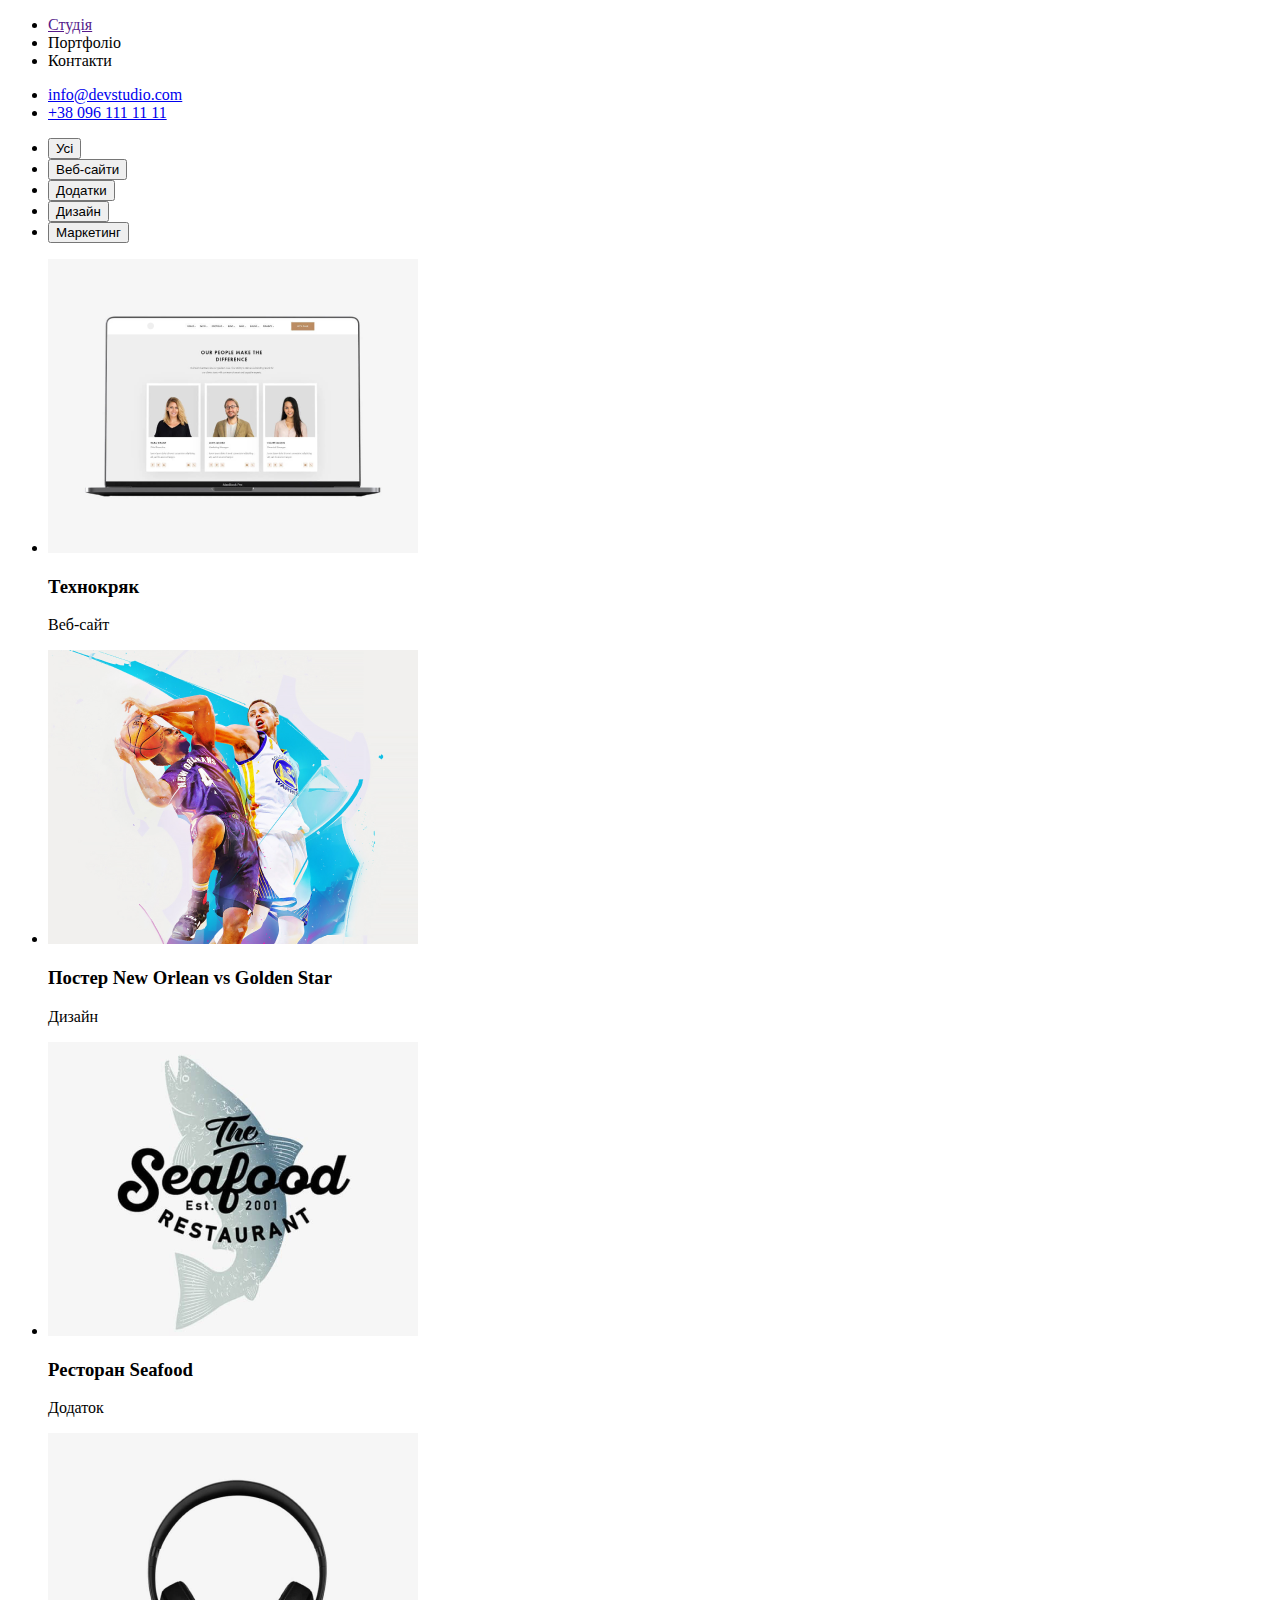
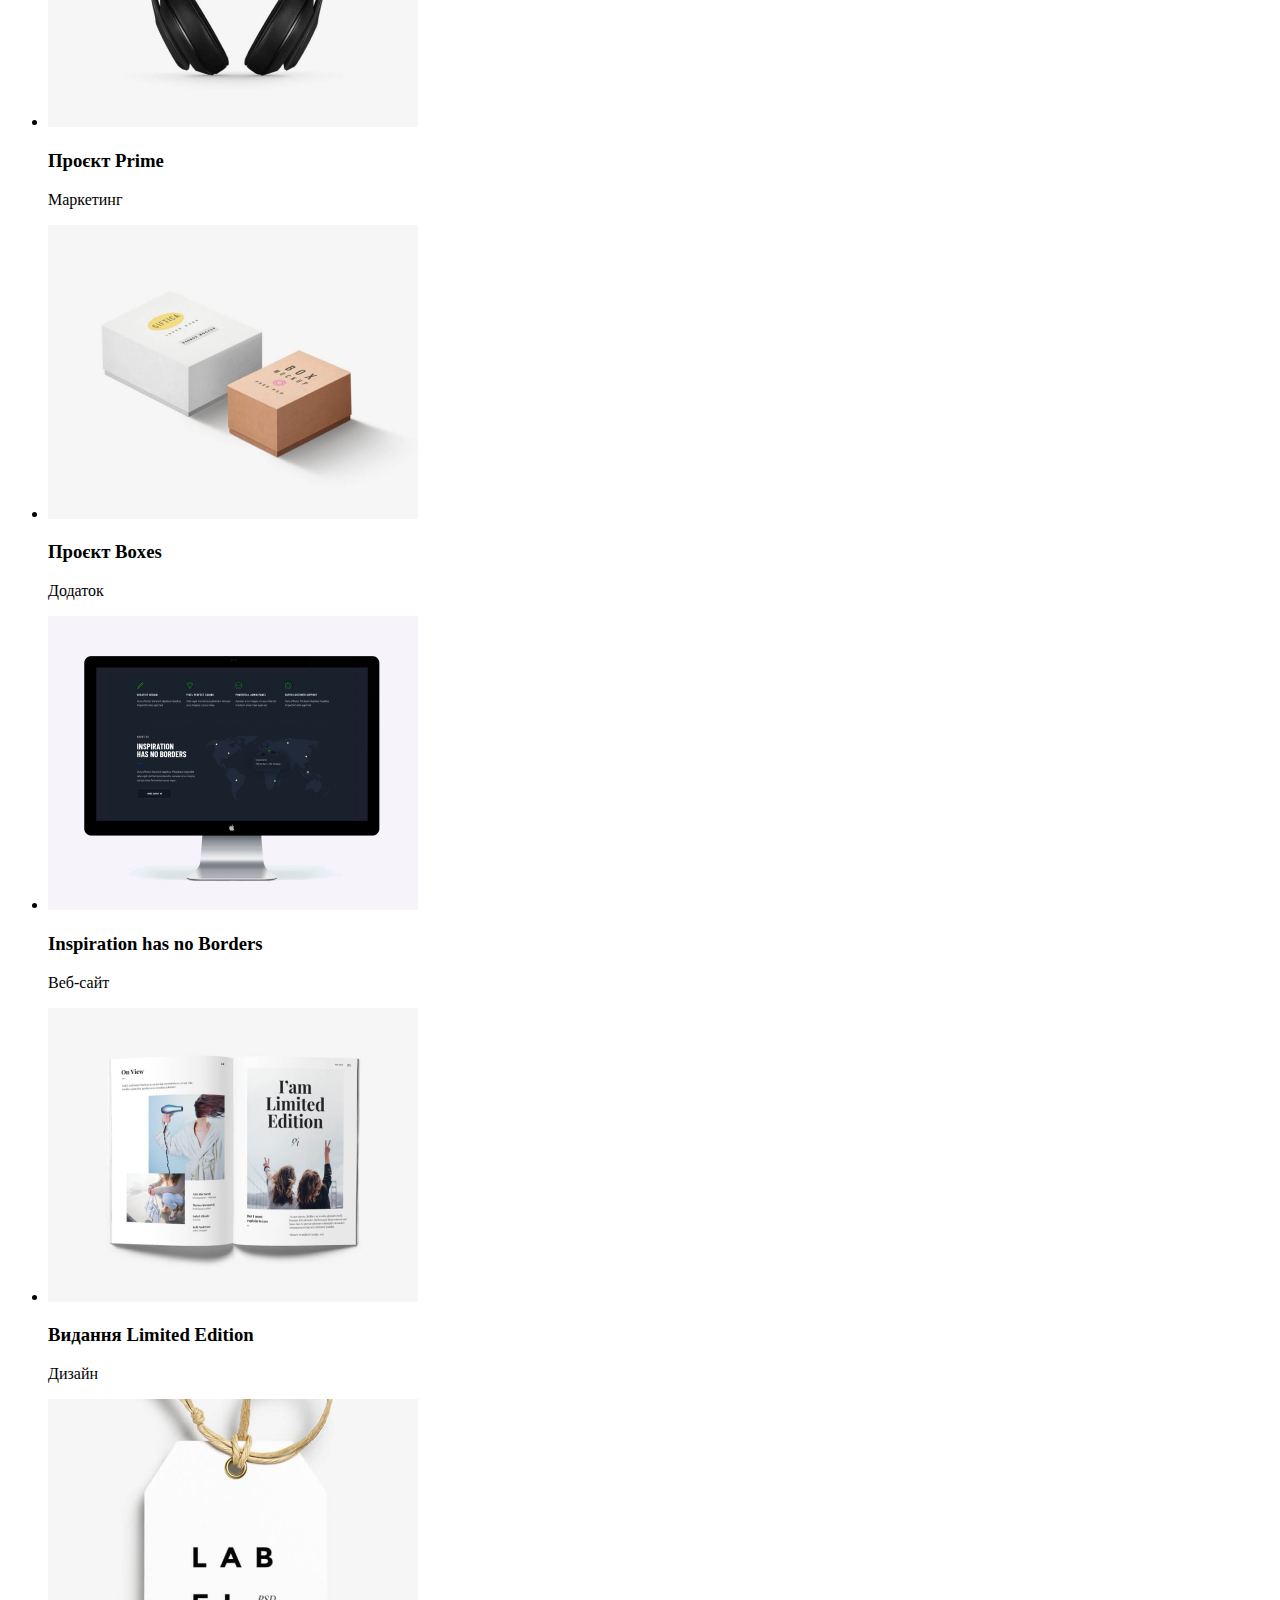
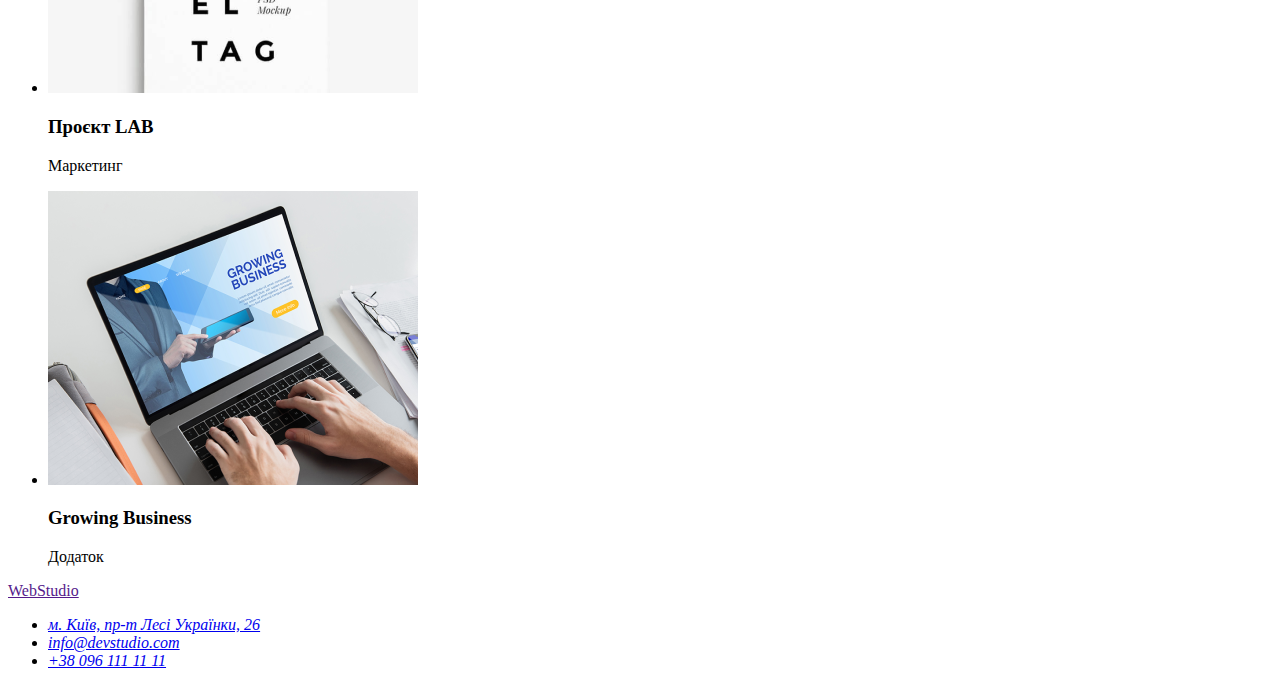
==== portfolio.html @ 142c5b36 "push" ====
<!DOCTYPE html>
<html lang="en">
<head>
    <meta charset="UTF-8">
    <meta name="viewport" content="width=device-width, initial-scale=1.0">
    <title>Document</title>
</head>
<body>
        <!-- ШАПКА -->
        <header>
            <a href=""></a>
            <nav>
                <ul>
                    <li><a href="">Студія</a></li>
                    <li><a href=""></a>Портфоліо</li>
                    <li><a href=""></a>Контакти</li>
                </ul>
            </nav>
            <ul>
                <li><a href="mailto:info@devstudio.com">info@devstudio.com</a></li>
                <li><a href="tel:+380961111111">+38 096 111 11 11</a></li>
            </ul>
        </header>

        <main>
            <section>
                <ul>
                    <li><button>Усі</button></li>
                    <li><button>Веб-сайти</button></li>
                    <li><button>Додатки</button></li>
                    <li><button>Дизайн</button></li>
                    <li><button>Маркетинг</button></li>
                </ul>
                <ul>
                    <li>
                        <img src="./img/Технокряк.png" alt="зображення">
                        <h3>Технокряк</h3>
                        <p>Веб-сайт</p>
                    </li>
                    <li>
                        <img src="./img/Постер New Orlean vs Golden Star.png" alt="зображення">
                        <h3>Постер New Orlean vs Golden Star</h3>
                        <p>Дизайн</p>
                    </li>
                    <li>
                        <img src="./img/Ресторан Seafood.png" alt="зображення">
                        <h3>Ресторан Seafood</h3>
                        <p>Додаток</p>
                    </li>
                    <li>
                        <img src="./img/Проєкт Prime.png" alt="зображення">
                        <h3>Проєкт Prime</h3>
                        <p>Маркетинг</p>
                    </li>
                    <li>
                        <img src="./img/Проєкт Boxes.png" alt="зображення">
                        <h3>Проєкт Boxes</h3>
                        <p>Додаток</p>
                    </li>
                    <li>
                        <img src="./img/Inspiration has no Borders.png" alt="зображення">
                        <h3>Inspiration has no Borders</h3>
                        <p>Веб-сайт</p>
                    </li>
                    <li>
                        <img src="./img/Видання Limited Edition.png" alt="зображення">
                        <h3>Видання Limited Edition</h3>
                        <p>Дизайн</p>
                    </li>
                    <li>
                        <img src="./img/Проєкт LAB.png" alt="зображення">
                        <h3>Проєкт LAB</h3>
                        <p>Маркетинг</p>
                    </li>
                    <li>
                        <img src="./img/Growing Business.png" alt="зображення">
                        <h3>Growing Business</h3>
                        <p>Додаток</p>
                    </li>
                </ul>
            </section>
        </main>
        
        <footer>
            <a href="">WebStudio</a>
            <address>
                <ul>
                    <li><a href="https://goo.gl/maps/iKx4EGeo2zZU1y7w7">м. Київ, пр-т Лесі Українки, 26</a></li>
                    <li><a href="mailto:info@devstudio.com">info@devstudio.com</a></li>
                    <li><a href="tel:+380961111111">+38 096 111 11 11</a></li>
                </ul>
            </address>
        </footer>

</body>
</html>
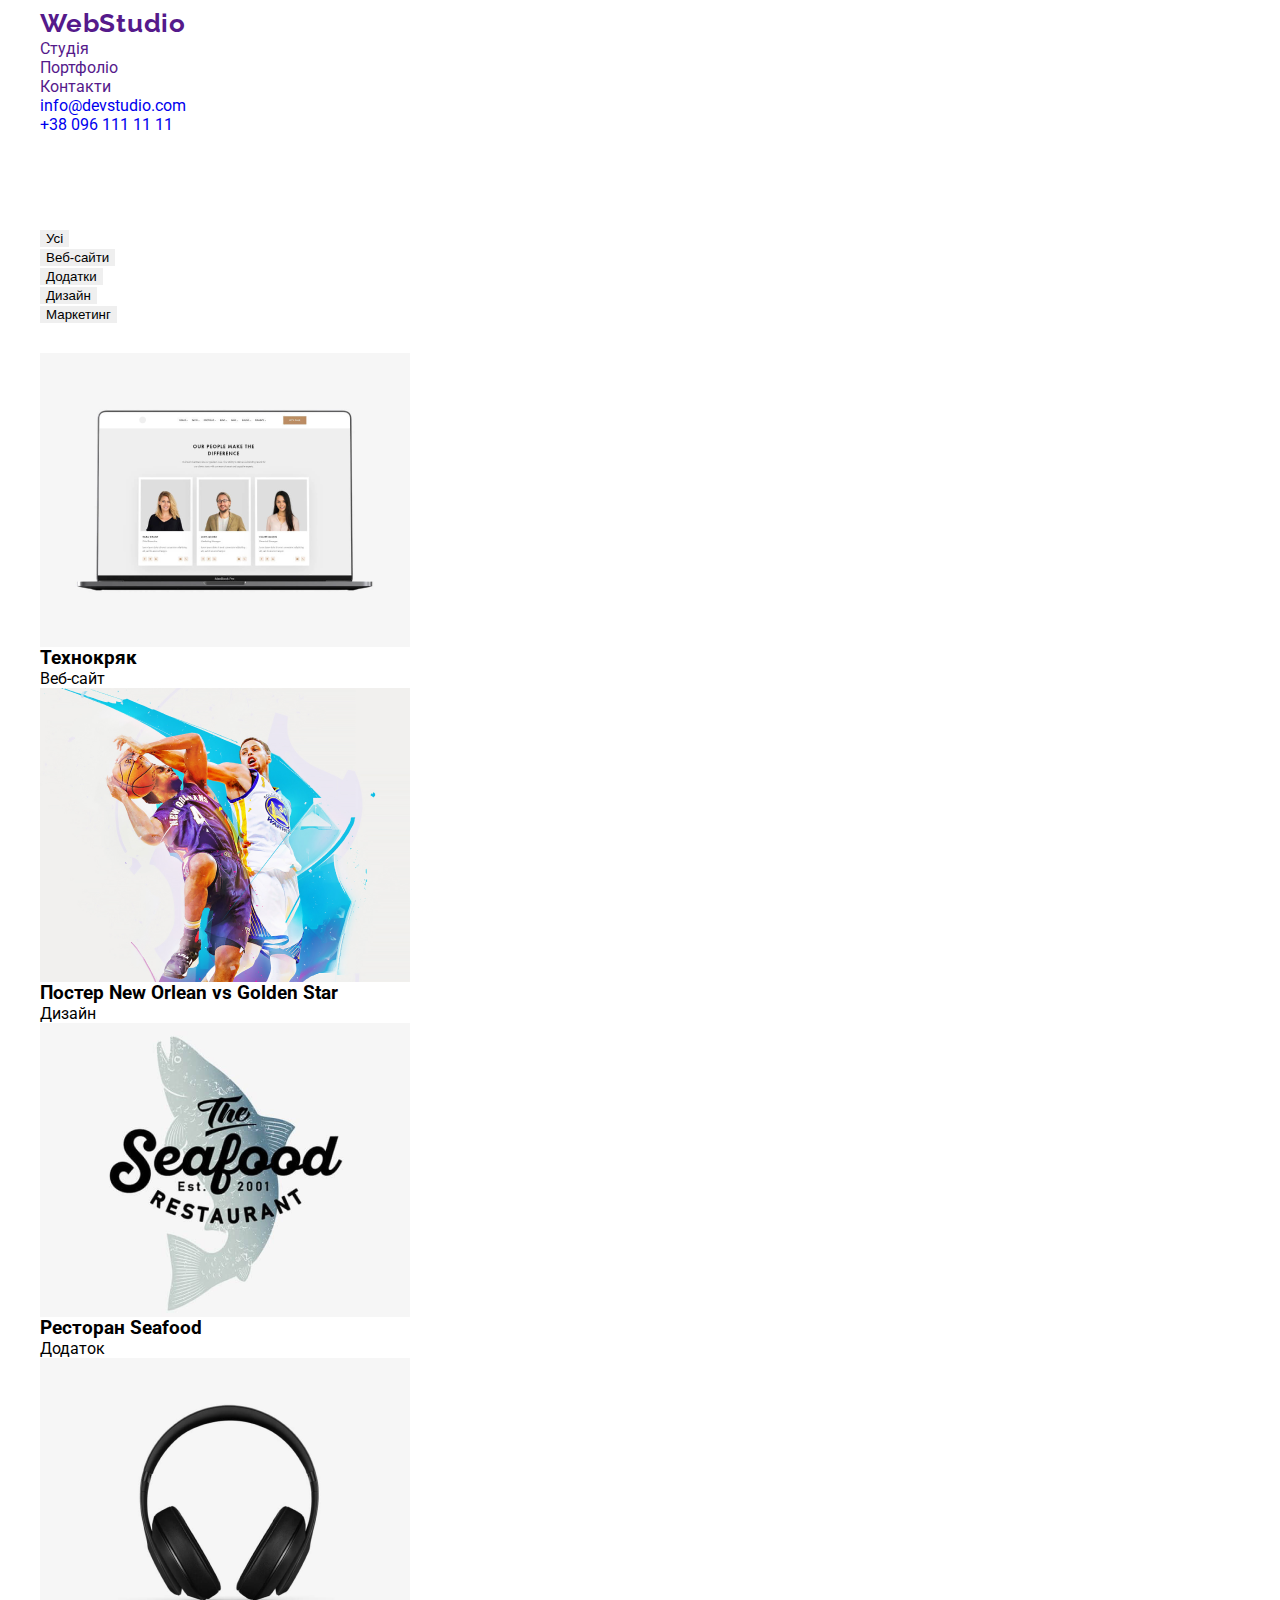
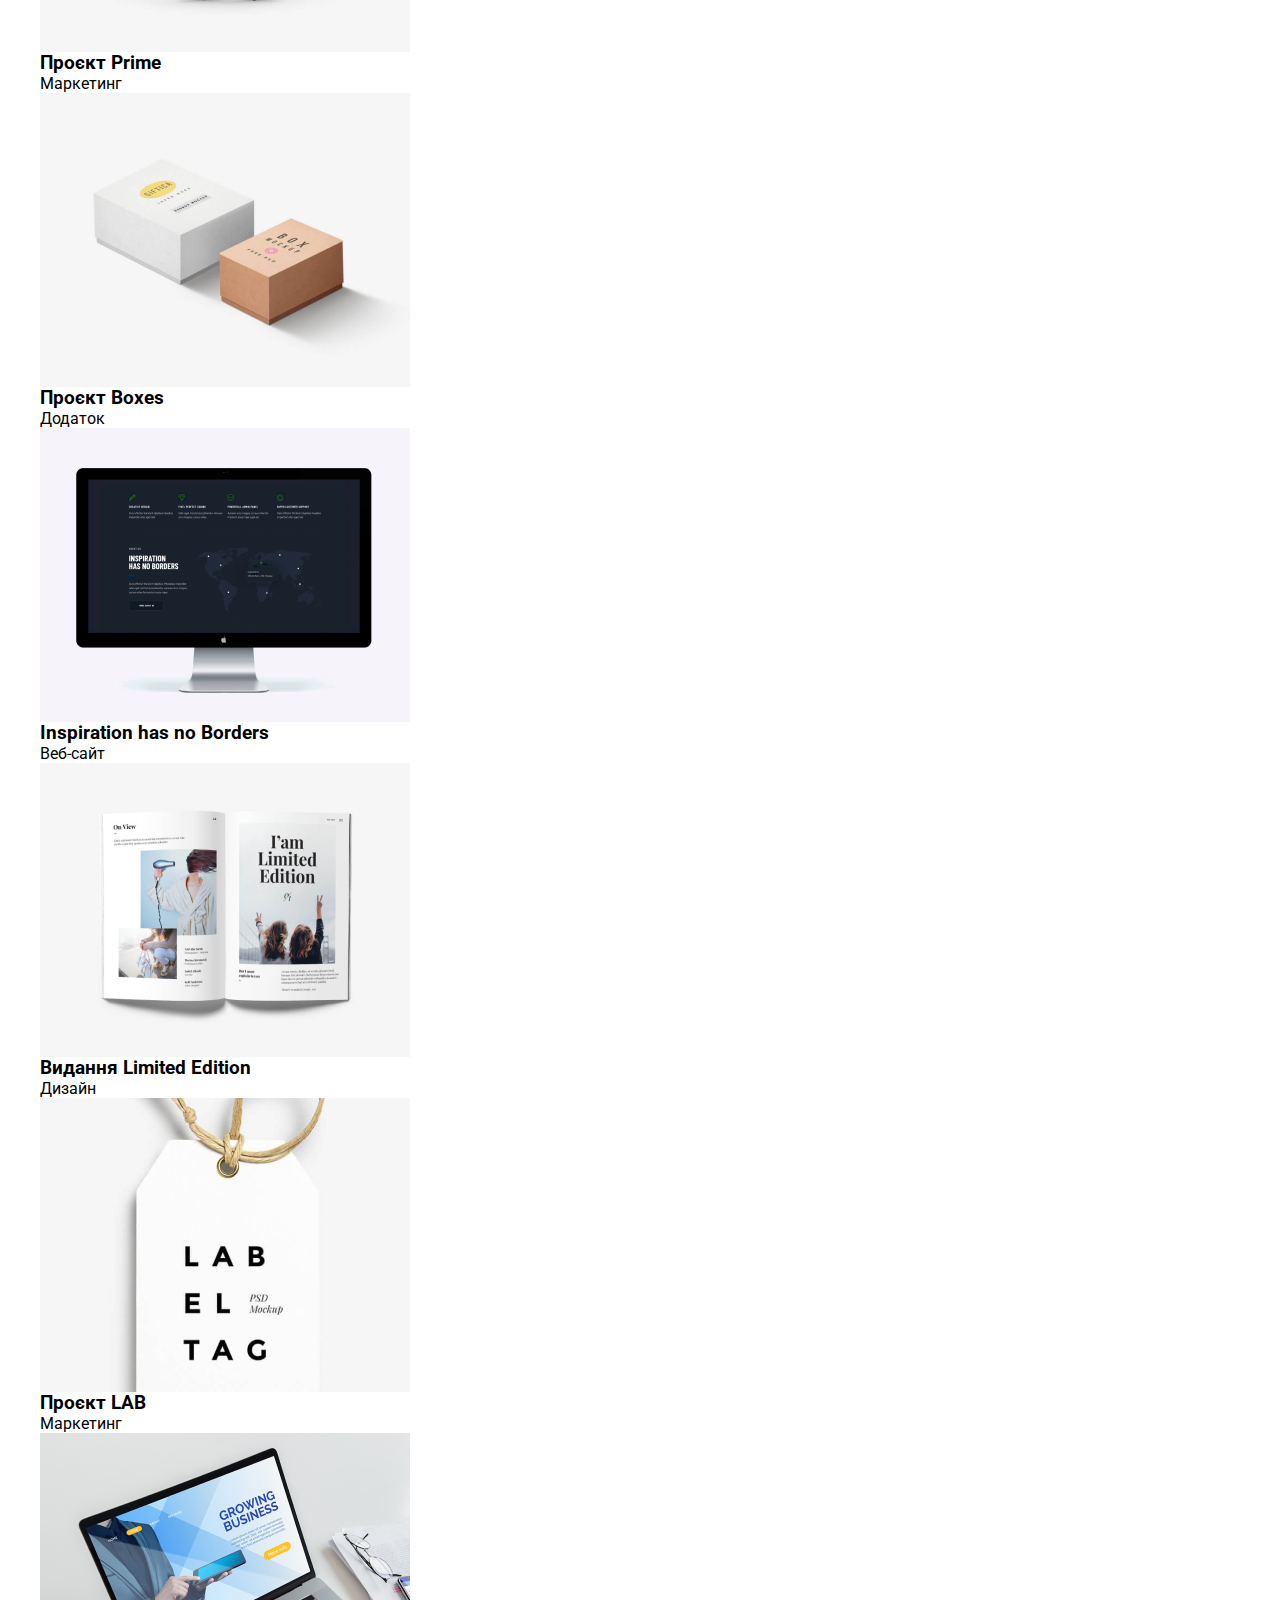
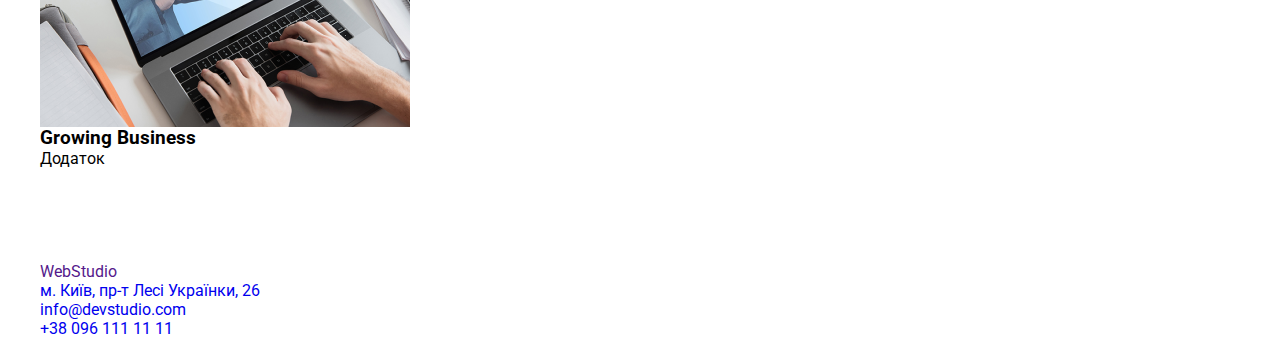
==== commit e5399a32: "HW-12" ====
--- a/portfolio.html
+++ b/portfolio.html
@@ -4,84 +4,98 @@
     <meta charset="UTF-8">
     <meta name="viewport" content="width=device-width, initial-scale=1.0">
     <title>Document</title>
+    <link rel="stylesheet" href="https://cdnjs.cloudflare.com/ajax/libs/modern-normalize/2.0.0/modern-normalize.min.css"
+        integrity="sha512-4xo8blKMVCiXpTaLzQSLSw3KFOVPWhm/TRtuPVc4WG6kUgjH6J03IBuG7JZPkcWMxJ5huwaBpOpnwYElP/m6wg=="
+        crossorigin="anonymous" referrerpolicy="no-referrer" />
+    <link rel="preconnect" href="https://fonts.googleapis.com">
+    <link rel="preconnect" href="https://fonts.gstatic.com" crossorigin>
+    <link href="https://fonts.googleapis.com/css2?family=Raleway:wght@700&family=Roboto:wght@400;500;700;900&display=swap"
+        rel="stylesheet">
+    <link rel="stylesheet" href="./css/reset.css">
+    <link rel="stylesheet" href="./css/style.css">
 </head>
 <body>
         <!-- ШАПКА -->
         <header>
-            <a href=""></a>
+            <div class="container">
+            <a href="" class="logo">Web<span class="logo-header">Studio</span></a>
             <nav>
                 <ul>
                     <li><a href="">Студія</a></li>
-                    <li><a href=""></a>Портфоліо</li>
-                    <li><a href=""></a>Контакти</li>
+                    <li><a href="">Портфоліо</a></li>
+                    <li><a href="">Контакти</a></li>
                 </ul>
             </nav>
             <ul>
                 <li><a href="mailto:info@devstudio.com">info@devstudio.com</a></li>
                 <li><a href="tel:+380961111111">+38 096 111 11 11</a></li>
             </ul>
+            </div>
         </header>
 
         <main>
-            <section>
-                <ul>
-                    <li><button>Усі</button></li>
-                    <li><button>Веб-сайти</button></li>
-                    <li><button>Додатки</button></li>
-                    <li><button>Дизайн</button></li>
-                    <li><button>Маркетинг</button></li>
+            <section class="portfolio-section">
+                <div class="container">
+                <ul class="filters-list">
+                    <li class="filters-list-item"><button class="filters-list-btn">Усі</button></li>
+                    <li class="filters-list-item"><button class="filters-list-btn">Веб-сайти</button></li>
+                    <li class="filters-list-item"><button class="filters-list-btn">Додатки</button></li>
+                    <li class="filters-list-item"><button class="filters-list-btn">Дизайн</button></li>
+                    <li class="filters-list-item"><button class="filters-list-btn">Маркетинг</button></li>
                 </ul>
-                <ul>
-                    <li>
-                        <img src="./img/Технокряк.png" alt="зображення">
-                        <h3>Технокряк</h3>
-                        <p>Веб-сайт</p>
+                <ul class="portfolio-list">
+                    <li class="portfolio-list-item">
+                        <img src="./img/Технокряк.png" alt="зображення" class="portfolio-list-img">
+                        <h3 class="portfolio-list-item">Технокряк</h3>
+                        <p class="portfolio-list-text">Веб-сайт</p>
                     </li>
-                    <li>
-                        <img src="./img/Постер New Orlean vs Golden Star.png" alt="зображення">
-                        <h3>Постер New Orlean vs Golden Star</h3>
-                        <p>Дизайн</p>
+                    <li class="portfolio-list-item">
+                        <img src="./img/Постер New Orlean vs Golden Star.png" alt="зображення" class="portfolio-list-img">
+                        <h3 class="portfolio-list-item">Постер New Orlean vs Golden Star</h3>
+                        <p class="portfolio-list-text">Дизайн</p>
                     </li>
-                    <li>
-                        <img src="./img/Ресторан Seafood.png" alt="зображення">
-                        <h3>Ресторан Seafood</h3>
-                        <p>Додаток</p>
+                    <li class="portfolio-list-item">
+                        <img src="./img/Ресторан Seafood.png" alt="зображення" class="portfolio-list-img">
+                        <h3 class="portfolio-list-item">Ресторан Seafood</h3>
+                        <p class="portfolio-list-text">Додаток</p>
                     </li>
-                    <li>
-                        <img src="./img/Проєкт Prime.png" alt="зображення">
-                        <h3>Проєкт Prime</h3>
-                        <p>Маркетинг</p>
+                    <li class="portfolio-list-item">
+                        <img src="./img/Проєкт Prime.png" alt="зображення" class="portfolio-list-img">
+                        <h3 class="portfolio-list-item">Проєкт Prime</h3>
+                        <p class="portfolio-list-text">Маркетинг</p>
                     </li>
-                    <li>
-                        <img src="./img/Проєкт Boxes.png" alt="зображення">
-                        <h3>Проєкт Boxes</h3>
-                        <p>Додаток</p>
+                    <li class="portfolio-list-item">
+                        <img src="./img/Проєкт Boxes.png" alt="зображення" class="portfolio-list-img">
+                        <h3 class="portfolio-list-item">Проєкт Boxes</h3>
+                        <p class="portfolio-list-text">Додаток</p>
                     </li>
-                    <li>
-                        <img src="./img/Inspiration has no Borders.png" alt="зображення">
-                        <h3>Inspiration has no Borders</h3>
-                        <p>Веб-сайт</p>
+                    <li class="portfolio-list-item">
+                        <img src="./img/Inspiration has no Borders.png" alt="зображення" class="portfolio-list-img">
+                        <h3 class="portfolio-list-item">Inspiration has no Borders</h3>
+                        <p class="portfolio-list-text">Веб-сайт</p>
                     </li>
-                    <li>
-                        <img src="./img/Видання Limited Edition.png" alt="зображення">
-                        <h3>Видання Limited Edition</h3>
-                        <p>Дизайн</p>
+                    <li class="portfolio-list-item">
+                        <img src="./img/Видання Limited Edition.png" alt="зображення" class="portfolio-list-img">
+                        <h3 class="portfolio-list-item">Видання Limited Edition</h3>
+                        <p class="portfolio-list-text">Дизайн</p>
                     </li>
-                    <li>
-                        <img src="./img/Проєкт LAB.png" alt="зображення">
-                        <h3>Проєкт LAB</h3>
-                        <p>Маркетинг</p>
+                    <li class="portfolio-list-item">
+                        <img src="./img/Проєкт LAB.png" alt="зображення" class="portfolio-list-img">
+                        <h3 class="portfolio-list-item">Проєкт LAB</h3>
+                        <p class="portfolio-list-text">Маркетинг</p>
                     </li>
-                    <li>
-                        <img src="./img/Growing Business.png" alt="зображення">
-                        <h3>Growing Business</h3>
-                        <p>Додаток</p>
+                    <li class="portfolio-list-item">
+                        <img src="./img/Growing Business.png" alt="зображення" class="portfolio-list-img">
+                        <h3 class="portfolio-list-item">Growing Business</h3>
+                        <p class="portfolio-list-text">Додаток</p>
                     </li>
                 </ul>
+                </div>
             </section>
         </main>
         
         <footer>
+            <div class="container">
             <a href="">WebStudio</a>
             <address>
                 <ul>
@@ -90,6 +104,7 @@
                     <li><a href="tel:+380961111111">+38 096 111 11 11</a></li>
                 </ul>
             </address>
+        </div>
         </footer>
 
 </body>
--- a/css/style.css
+++ b/css/style.css
@@ -0,0 +1,97 @@
+body {
+    font-family: Roboto;
+}
+.container{
+    width: 1200px;
+    padding-left: 15px;
+    padding-right: 15px;
+    margin: 0 auto;
+}
+.logo{
+    font-family: Raleway;
+        font-size: 26px;
+        font-weight: 700;
+        line-height: 1.2;
+        letter-spacing: 0.03em;
+}
+.nav-list-link{
+        font-size: 14px;
+        font-weight: 500;
+        line-height: 1;
+        letter-spacing: 0.02em;
+}
+.contacts-list-link{
+        font-size: 14px;
+        font-weight: 500;
+        line-height: 1;
+        letter-spacing: 0.02em;
+}
+.nav-list-link:hover,.contacts-list-link:hover{
+    color: rgba(33, 150, 243, 1);
+}
+.hero-title{
+        font-size: 44px;
+        font-weight: 900;
+        line-height: 1;
+        letter-spacing: 0.06em;
+}
+.hero-btn{
+        font-size: 16px;
+        font-weight: 700;
+        line-height: 1,1;
+        letter-spacing: 0.06em;
+}
+.features-list-title{
+        font-size: 14px;
+        font-weight: 700;
+        line-height: 1;
+        letter-spacing: 0.03em;
+}
+.features-list-text{
+        font-size: 14px;
+        font-weight: 400;
+        line-height: 1,1;
+        letter-spacing: 0.03em;
+}
+.work-title{
+        font-size: 36px;
+        font-weight: 700;
+        line-height: 1,2;
+        letter-spacing: 0.03em;
+}
+.team-title{
+        font-size: 36px;
+        font-weight: 700;
+        line-height: 1,2;
+        letter-spacing: 0.03em;
+}
+
+
+.section-hero{
+    padding-top: 200px;
+    padding-bottom: 200px;
+}
+.section-features{
+    padding-top: 94px;
+    padding-bottom: 94px;
+}
+.section-work{
+    padding-bottom: 94px;
+}
+.section-team{
+    padding-top: 94px;
+    padding-bottom: 94px;
+}
+.footer{
+    padding-top: 60px;
+    padding-bottom: 60px;
+}
+
+
+.portfolio-section{
+    padding-top: 94px;
+    padding-bottom: 94px;
+}
+.filters-list{
+    margin-bottom: 30px;
+}
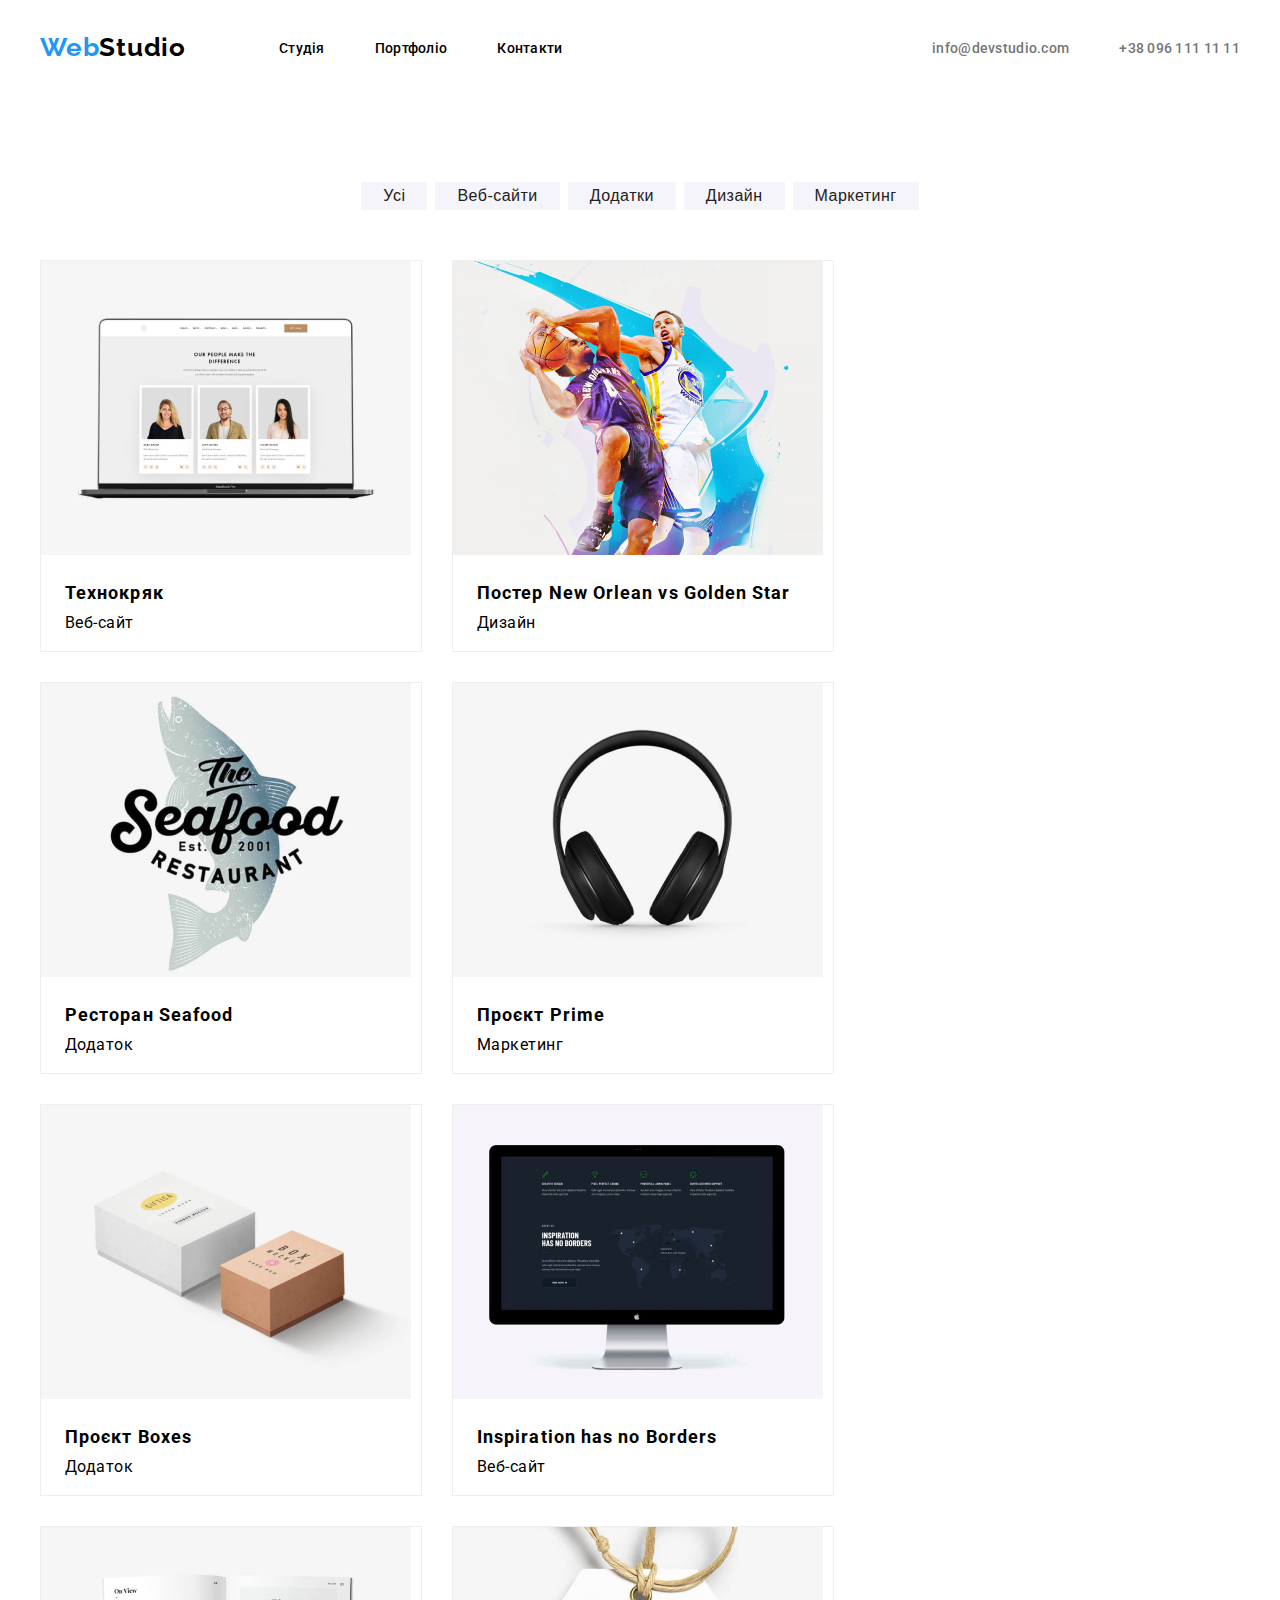
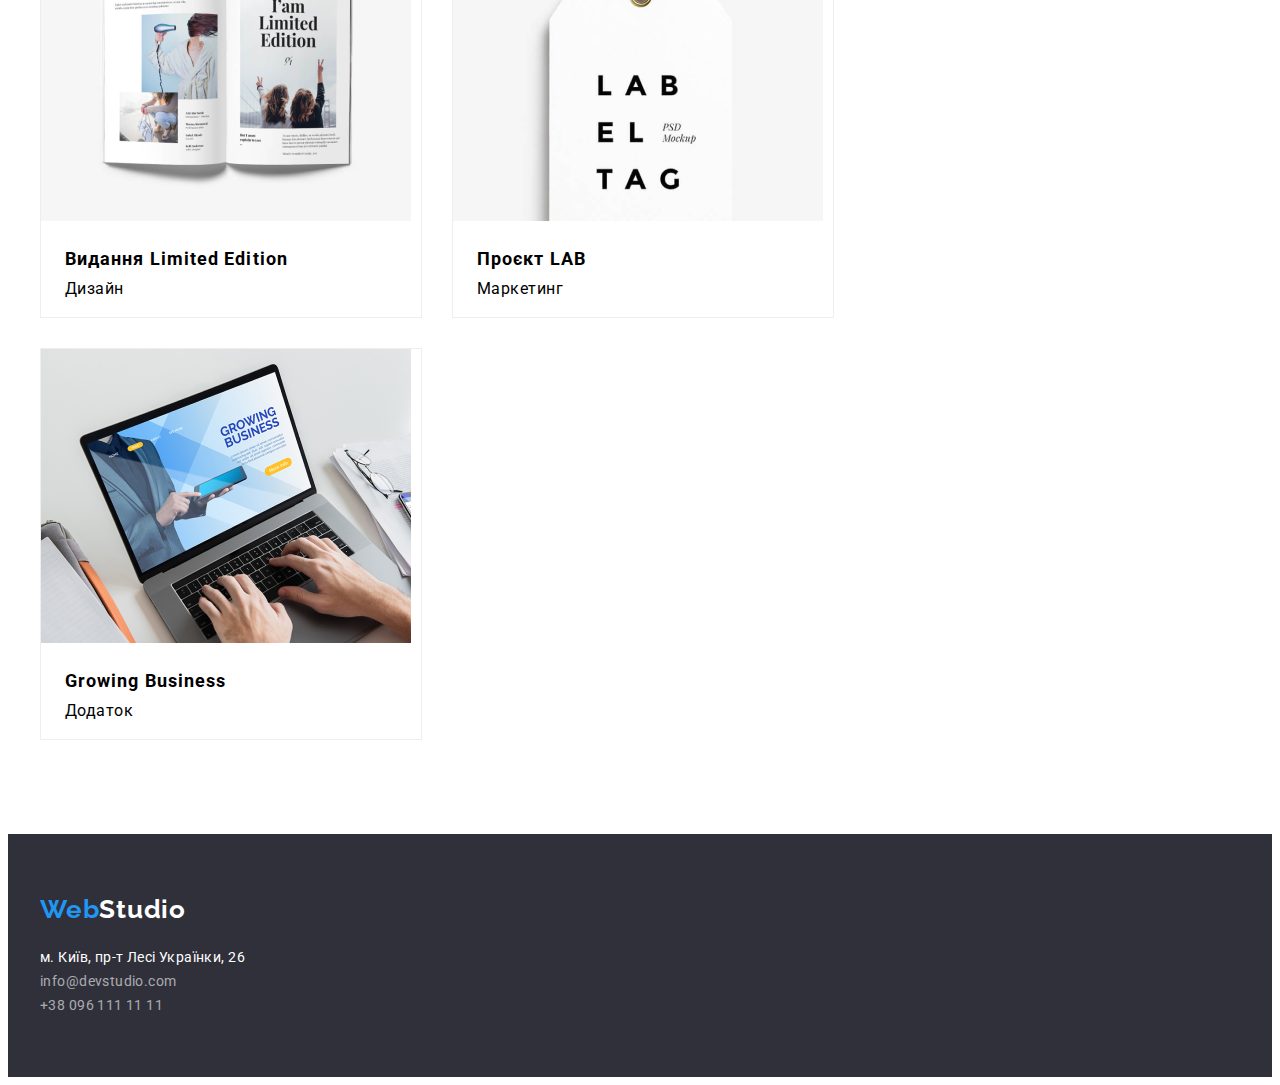
==== commit 675ddae7: "first commit" ====
--- a/portfolio.html
+++ b/portfolio.html
@@ -4,8 +4,8 @@
     <meta charset="UTF-8">
     <meta name="viewport" content="width=device-width, initial-scale=1.0">
     <title>Document</title>
-    <link rel="stylesheet" href="https://cdnjs.cloudflare.com/ajax/libs/modern-normalize/2.0.0/modern-normalize.min.css"
-        integrity="sha512-4xo8blKMVCiXpTaLzQSLSw3KFOVPWhm/TRtuPVc4WG6kUgjH6J03IBuG7JZPkcWMxJ5huwaBpOpnwYElP/m6wg=="
+    <link rel="stylesheet" href=" https://cdnjs.cloudflare.com/ajax/libs/modern-normalize/2.0.0/modern-normalize.min.css "
+        integrity="sha512-4xo8blKMVCiXpTaLzQSLSw3KFOVPWhm/TRtuPVc4WG6kUgjH6J03IBuG7JZPkcWMxJ5huwaBpOpnwYElP/m6wg =="
         crossorigin="anonymous" referrerpolicy="no-referrer" />
     <link rel="preconnect" href="https://fonts.googleapis.com">
     <link rel="preconnect" href="https://fonts.gstatic.com" crossorigin>
@@ -15,97 +15,121 @@
     <link rel="stylesheet" href="./css/style.css">
 </head>
 <body>
-        <!-- ШАПКА -->
-        <header>
-            <div class="container">
-            <a href="" class="logo">Web<span class="logo-header">Studio</span></a>
-            <nav>
-                <ul>
-                    <li><a href="">Студія</a></li>
-                    <li><a href="">Портфоліо</a></li>
-                    <li><a href="">Контакти</a></li>
+    <header class="header">
+        <div class="container">
+            <div class="header-wrap">
+                <a href="" class="logo">Web<span class="header-logo">Studio</span></a>
+                <!--Навігація-->
+                <nav class="nav">
+                    <ul class="nav-list">
+                        <li class="nav-list-item"><a href="./index.html" class="nav-list-link">Студія</a></li>
+                        <li class="nav-list-item"><a href="./portfolio.html" class="nav-list-link">Портфоліо</a></li>
+                        <li class="nav-list-item"><a href="" class="nav-list-link">Контакти</a></li>
+                    </ul>
+                </nav>
+                <ul class="contacts-list">
+                    <li class="contacts-list-item"><a href="mailto:" class="contacts-list-link">info@devstudio.com</a>
+                    </li>
+                    <li class="contacts-list-item"><a href="tel:" class="contacts-list-link">+38 096 111 11 11</a></li>
                 </ul>
-            </nav>
-            <ul>
-                <li><a href="mailto:info@devstudio.com">info@devstudio.com</a></li>
-                <li><a href="tel:+380961111111">+38 096 111 11 11</a></li>
-            </ul>
             </div>
-        </header>
+        </div>
+    </header>
+    
+    <main>
+        <section class="section-portfolio"> 
+        <div class="container">
+        <ul class="filters-list">
+            <li class="filters-list-item"><button class="filters-list-btn">Усі</button></li>
+            <li class="filters-list-item"><button class="filters-list-btn">Веб-сайти</button></li>
+            <li class="filters-list-item"><button class="filters-list-btn">Додатки</button></li>
+            <li class="filters-list-item"><button class="filters-list-btn">Дизайн</button></li>
+            <li class="filters-list-item"><button class="filters-list-btn">Маркетинг</button></li>
+        </ul>
+        <ul class="portfolio-list">
+            <li class="portfolio-list-item">
+                <img src="./imeges/Технокряк.png" alt="Зображення" class="portfolio-list-img">
+                <div class="portfolio-list-div">
+                <h3 class="portfolio-list-title">Технокряк</h3>
+                <p class="portfolio-list-text">Веб-сайт</p>
+            </div>
+            </li>
+            <li class="portfolio-list-item">
+                <img src="./imeges/Постер New Orlean vs Golden Star.png" alt="Зображення" class="portfolio-list-img">
+                <div class="portfolio-list-div">
+                <h3 class="portfolio-list-title">Постер New Orlean vs Golden Star</h3>
+                <p class="portfolio-list-text">Дизайн</p>
+                </div>
+            </li>
+            <li class="portfolio-list-item">
+                <img src="./imeges/Ресторан Seafood.png" alt="Зображення" class="portfolio-list-img">
+                <div class="portfolio-list-div">
+                <h3 class="portfolio-list-title">Ресторан Seafood</h3>
+                <p class="portfolio-list-text">Додаток</p>
+            </div>
+            </li>
+            <li class="portfolio-list-item">
+                <img src="./imeges/Проєкт Prime.png" alt="Зображення" class="portfolio-list-img">
+                <div class="portfolio-list-div">
+                <h3 class="portfolio-list-title">Проєкт Prime</h3>
+                <p class="portfolio-list-text">Маркетинг</p>
+            </div>
+            </li>
+            <li class="portfolio-list-item">
+                <img src="./imeges/Проєкт Boxes.png" alt="Зображення" class="portfolio-list-img">
+                <div class="portfolio-list-div">
+                <h3 class="portfolio-list-title">Проєкт Boxes</h3>
+                <p class="portfolio-list-text">Додаток</p>
+            </div>
+            </li>
+            <li class="portfolio-list-item">
+                <img src="./imeges/Inspiration has no Borders.png" alt="Зображення" class="portfolio-list-img">
+                <div class="portfolio-list-div">
+                <h3 class="portfolio-list-title">Inspiration has no Borders</h3>
+                <p class="portfolio-list-text">Веб-сайт</p>
+            </div>
+            </li>
+            <li class="portfolio-list-item">
+                <img src="./imeges/Видання Limited Edition.png" alt="Зображення" class="portfolio-list-img">
+                <div class="portfolio-list-div">
+                <h3 class="portfolio-list-title">Видання Limited Edition</h3>
+                <p class="portfolio-list-text">Дизайн</p>
+            </div>
+            </li>
+            <li class="portfolio-list-item">
+                <img src="./imeges/Проєкт LAB.png" alt="Зображення" class="portfolio-list-img">
+                <div class="portfolio-list-div">
+                <h3 class="portfolio-list-title">Проєкт LAB</h3>
+                <p class="portfolio-list-text">Маркетинг</p>
+            </div>
+            </li>
+            <li class="portfolio-list-item">
+                <img src="./imeges/Growing Business.png" alt="Зображення" class="portfolio-list-img">
+                <div class="portfolio-list-div">
+                <h3 class="portfolio-list-title">Growing Business</h3>
+                <p class="portfolio-list-text">Додаток</p>
+            </div>
+            </li>
+        </ul>
+    </div>
+    </section>
+    </main>
 
-        <main>
-            <section class="portfolio-section">
-                <div class="container">
-                <ul class="filters-list">
-                    <li class="filters-list-item"><button class="filters-list-btn">Усі</button></li>
-                    <li class="filters-list-item"><button class="filters-list-btn">Веб-сайти</button></li>
-                    <li class="filters-list-item"><button class="filters-list-btn">Додатки</button></li>
-                    <li class="filters-list-item"><button class="filters-list-btn">Дизайн</button></li>
-                    <li class="filters-list-item"><button class="filters-list-btn">Маркетинг</button></li>
-                </ul>
-                <ul class="portfolio-list">
-                    <li class="portfolio-list-item">
-                        <img src="./img/Технокряк.png" alt="зображення" class="portfolio-list-img">
-                        <h3 class="portfolio-list-item">Технокряк</h3>
-                        <p class="portfolio-list-text">Веб-сайт</p>
+    <footer class="footer">
+        <div class="container">
+            <a href="" class="logo">Web<span class="footer-logo">Studio</span></a>
+            <address class="address">
+                <ul class="address-list">
+                    <li class="adress-list-item">
+                        <a href="https://www.google.com/maps/place/%D0%B1%D1%83%D0%BB%D1%8C%D0%B2%D0%B0%D1%80+%D0%9B%D0%B5%D1%81%D1%96+%D0%A3%D0%BA%D1%80%D0%B0%D1%97%D0%BD%D0%BA%D0%B8,+26,+%D0%9A%D0%B8%D1%97%D0%B2,+02000/@50.4265807,30.5358109,17z/data=!3m1!4b1!4m6!3m5!1s0x40d4cf0e033ecbe9:0x57a4dffefec77da0!8m2!3d50.4265807!4d30.5383858!16s%2Fg%2F1tctq5jv?hl=uk-UK&entry=ttu"
+                            target="_blank" class="address-list-link location-link">м. Київ, пр-т Лесі Українки, 26</a>
                     </li>
-                    <li class="portfolio-list-item">
-                        <img src="./img/Постер New Orlean vs Golden Star.png" alt="зображення" class="portfolio-list-img">
-                        <h3 class="portfolio-list-item">Постер New Orlean vs Golden Star</h3>
-                        <p class="portfolio-list-text">Дизайн</p>
-                    </li>
-                    <li class="portfolio-list-item">
-                        <img src="./img/Ресторан Seafood.png" alt="зображення" class="portfolio-list-img">
-                        <h3 class="portfolio-list-item">Ресторан Seafood</h3>
-                        <p class="portfolio-list-text">Додаток</p>
-                    </li>
-                    <li class="portfolio-list-item">
-                        <img src="./img/Проєкт Prime.png" alt="зображення" class="portfolio-list-img">
-                        <h3 class="portfolio-list-item">Проєкт Prime</h3>
-                        <p class="portfolio-list-text">Маркетинг</p>
-                    </li>
-                    <li class="portfolio-list-item">
-                        <img src="./img/Проєкт Boxes.png" alt="зображення" class="portfolio-list-img">
-                        <h3 class="portfolio-list-item">Проєкт Boxes</h3>
-                        <p class="portfolio-list-text">Додаток</p>
-                    </li>
-                    <li class="portfolio-list-item">
-                        <img src="./img/Inspiration has no Borders.png" alt="зображення" class="portfolio-list-img">
-                        <h3 class="portfolio-list-item">Inspiration has no Borders</h3>
-                        <p class="portfolio-list-text">Веб-сайт</p>
-                    </li>
-                    <li class="portfolio-list-item">
-                        <img src="./img/Видання Limited Edition.png" alt="зображення" class="portfolio-list-img">
-                        <h3 class="portfolio-list-item">Видання Limited Edition</h3>
-                        <p class="portfolio-list-text">Дизайн</p>
-                    </li>
-                    <li class="portfolio-list-item">
-                        <img src="./img/Проєкт LAB.png" alt="зображення" class="portfolio-list-img">
-                        <h3 class="portfolio-list-item">Проєкт LAB</h3>
-                        <p class="portfolio-list-text">Маркетинг</p>
-                    </li>
-                    <li class="portfolio-list-item">
-                        <img src="./img/Growing Business.png" alt="зображення" class="portfolio-list-img">
-                        <h3 class="portfolio-list-item">Growing Business</h3>
-                        <p class="portfolio-list-text">Додаток</p>
-                    </li>
-                </ul>
-                </div>
-            </section>
-        </main>
-        
-        <footer>
-            <div class="container">
-            <a href="">WebStudio</a>
-            <address>
-                <ul>
-                    <li><a href="https://goo.gl/maps/iKx4EGeo2zZU1y7w7">м. Київ, пр-т Лесі Українки, 26</a></li>
-                    <li><a href="mailto:info@devstudio.com">info@devstudio.com</a></li>
-                    <li><a href="tel:+380961111111">+38 096 111 11 11</a></li>
+                    <li class="adress-list-item"><a href="mailto:" class="address-list-link">info@devstudio.com</a></li>
+                    <li class="adress-list-item"><a href="tell:" class="address-list-link">+38 096 111 11 11</a></li>
                 </ul>
             </address>
         </div>
-        </footer>
-
+    </footer>
+   
 </body>
 </html>--- a/css/style.css
+++ b/css/style.css
@@ -1,97 +1,355 @@
 body {
-    font-family: Roboto;
-}
-.container{
-    width: 1200px;
-    padding-left: 15px;
-    padding-right: 15px;
-    margin: 0 auto;
-}
-.logo{
-    font-family: Raleway;
-        font-size: 26px;
-        font-weight: 700;
-        line-height: 1.2;
-        letter-spacing: 0.03em;
-}
-.nav-list-link{
-        font-size: 14px;
-        font-weight: 500;
-        line-height: 1;
-        letter-spacing: 0.02em;
-}
-.contacts-list-link{
-        font-size: 14px;
-        font-weight: 500;
-        line-height: 1;
-        letter-spacing: 0.02em;
-}
-.nav-list-link:hover,.contacts-list-link:hover{
-    color: rgba(33, 150, 243, 1);
-}
-.hero-title{
-        font-size: 44px;
-        font-weight: 900;
-        line-height: 1;
-        letter-spacing: 0.06em;
-}
-.hero-btn{
-        font-size: 16px;
-        font-weight: 700;
-        line-height: 1,1;
-        letter-spacing: 0.06em;
-}
-.features-list-title{
-        font-size: 14px;
-        font-weight: 700;
-        line-height: 1;
-        letter-spacing: 0.03em;
-}
-.features-list-text{
-        font-size: 14px;
-        font-weight: 400;
-        line-height: 1,1;
-        letter-spacing: 0.03em;
-}
-.work-title{
-        font-size: 36px;
-        font-weight: 700;
-        line-height: 1,2;
-        letter-spacing: 0.03em;
-}
-.team-title{
-        font-size: 36px;
-        font-weight: 700;
-        line-height: 1,2;
-        letter-spacing: 0.03em;
-}
-
-
-.section-hero{
-    padding-top: 200px;
-    padding-bottom: 200px;
-}
-.section-features{
-    padding-top: 94px;
-    padding-bottom: 94px;
-}
-.section-work{
-    padding-bottom: 94px;
-}
-.section-team{
-    padding-top: 94px;
-    padding-bottom: 94px;
-}
+   font-family: Roboto;
+   font-size: 14px;
+}
+
+:root {
+   --main-white-color: rgba(255, 255, 255, 1);
+   --menu-nav: rgba(33, 33, 33, 1);
+   --accent-color: rgba(33, 150, 243, 1);
+   --main-text-color: rgba(0, 0, 0, 1);
+   --second-text-color: rgba(117, 117, 117, 1);
+   
+   --footer-adress: rgba(255, 255, 255, 0.6);
+   --team-background-color: rgba(245, 244, 250, 1);
+   --second-page-container-bg: rgba(238, 238, 238, 1);
+   --portfolio-line: rgba(236, 236, 236, 1);
+}
+
+.container {
+   width: 1200px;
+   padding-left: 15px;
+   padding-right: 15px;
+   margin: 0 auto;
+}
+
+.logo {
+   font-family: Raleway;
+   font-size: 26px;
+   font-weight: 700;
+   line-height: 1.2;
+   letter-spacing: 0.03em;
+   color: var(--accent-color);
+}
+
+.header-logo{
+   color: var(--main-text-color);
+}
+
+.header-wrap{
+   display: flex;
+   gap: 93px;
+   align-items: center;
+}
+
+.nav-list{
+   display: flex;
+   gap: 50px;
+}
+
+.nav-list-item{
+   padding-top: 32px;
+   padding-bottom: 32px;
+}
+
+.contacts-list{
+   display: flex;
+   margin-left: auto;
+   gap: 50px;
+}
+
+.nav-list-link {
+   font-weight: 500;
+   line-height: 1;
+   letter-spacing: 0.02em;
+   color: var(--main-text-color);
+}
+
+.contacts-list-link {
+   font-weight: 500;
+   line-height: 1;
+   letter-spacing: 0.02em;
+   color: var(--second-text-color);
+}
+
+.nav-list-link:hover,
+.contacts-list-link:hover {
+   color: rgba(33, 150, 243, 1);
+}
+
+.section-hero {
+   padding-top: 200px;
+   padding-bottom: 200px;
+   background-color: rgba(47, 48, 58, 1);
+}
+
+.hero-title {
+   font-size: 44px;
+   font-weight: 900;
+   line-height: 1;
+   letter-spacing: 0.06em;
+}
+
+.hero-btn {
+   font-size: 16px;
+   font-weight: 700;
+   line-height: 1, 1;
+   letter-spacing: 0.06em;
+}
+
+.features-list{
+   display: flex;
+   justify-content: center;
+   gap: 30px;
+}
+
+.features-list-title {
+   font-size: 14px;
+   font-weight: 700;
+   line-height: 1;
+   letter-spacing: 0.03em;
+   color: var(--main-text-color);
+}
+
+.features-list-desc{
+   font-size: 14px;
+   font-weight: 400;
+   line-height: 1, 1;
+   letter-spacing: 0.03em;
+   color: var(--second-text-color);
+   margin-top: 10px;
+}
+
+.work-list{
+   display: flex;
+   justify-content:space-between;
+}
+
+.section-work-title {
+   font-size: 36px;
+   font-weight: 700;
+   line-height: 1, 2;
+   letter-spacing: 0.03em;
+   margin-bottom: 50px;
+}
+
+.team-title {
+   font-size: 36px;
+   font-weight: 700;
+   line-height: 1, 2;
+   letter-spacing: 0.03em;
+}
+
+
+
+
+.section-hero-title{
+      font-size: 44px;
+      font-weight: 900;
+      line-height: 1.3;
+      letter-spacing: 0.06em;
+      text-align: center;
+      max-width: 696px;
+      margin: 0 auto;
+      color: var(--main-white-color);
+}
+
+.section-hero-btn{
+   width: 216px;
+   height: 50px;
+   border-radius: 4px;
+   background-color: var(--accent-color);
+      font-size: 16px;
+      font-weight: 700;
+      line-height: 1.8;
+      letter-spacing: 0.06em;
+      text-align: center;
+      color: var(--main-white-color);
+      display: block;
+      margin: 0 auto;
+      margin-top: 30px;
+}
+
+.section-features {
+   padding-top: 94px;
+   padding-bottom: 94px;
+}
+
+.section-work {
+   padding-bottom: 94px;
+}
+
+.section-work-title{
+      font-size: 36px;
+      font-weight: 700;
+      line-height: 1.1;
+      letter-spacing: 0.03em;
+      text-align: center;
+}
+
+.section-team {
+   padding-top: 94px;
+   padding-bottom: 94px;
+   background-color: var(--team-background-color);
+}
+
+.section-team-title{
+      font-size: 36px;
+      font-weight: 700;
+      line-height: 1.1;
+      letter-spacing: 0.03em;
+      text-align: center;
+      margin-bottom: 50px;
+}
+
+.team-list-item{
+   background-color: var(--main-white-color);
+}
+
+.team-list-title{
+      font-size: 16px;
+      font-weight: 500;
+      line-height: 1.1;
+      letter-spacing: 0.03em;
+      color: var(--main-text-color);
+      text-align: center;
+}
+
+.team-list-desc{
+      font-size: 16px;
+      font-weight: 400;
+      line-height: 1.1;
+      letter-spacing: 0.03em;
+      text-align: center;
+      color: var(--second-text-color);
+      margin-top: 10px;
+}
+
+.team-list{
+   display: flex;
+   gap: 30px;
+}
+
+.team-content-wrap{
+   padding-top: 30px;
+   padding-bottom: 30px;
+}
+
+.footer {
+   padding-top: 60px;
+   padding-bottom: 60px;
+}
+
+
+.portfolio-section {
+   padding-top: 94px;
+   padding-bottom: 94px;
+}
+
+.filters-list {
+   margin-bottom: 30px;
+}
+
 .footer{
-    padding-top: 60px;
-    padding-bottom: 60px;
-}
-
-
-.portfolio-section{
-    padding-top: 94px;
-    padding-bottom: 94px;
-}
+   padding-top: 60px;
+   padding-bottom: 60px;
+   background-color: rgba(47, 48, 58, 1);
+}
+
+.footer-logo{
+   font-size: 26px;
+   font-weight: 700;
+   line-height: 31px;
+   letter-spacing: 0.03em;
+   text-align: left;
+   color: var(--accent-color);
+}
+
+.footer-logo{
+      color: var(--main-white-color)
+}
+
+.address-list-link{
+   font-weight: 400;
+   font-size: 14px;
+   letter-spacing: 0.03em;
+   line-height: 24px;
+   text-align: left;
+   color: var(--footer-adress);
+}
+
+.location-link{
+   color: var(--main-white-color);
+}
+
+.address{
+   margin-top: 20px;
+}
+
+/* portfolio */
+
+.section-portfolio{
+   padding-top: 94px;
+   padding-bottom: 94px;
+}
+
 .filters-list{
-    margin-bottom: 30px;
-}
+   margin-bottom: 50px;
+   gap: 8px;
+   display: flex;
+   justify-content: center;
+}
+
+.filters-list-item{
+      font-size: 16px;
+      font-weight: 500;
+      line-height: 1;
+      letter-spacing: 0.03em;
+      text-align: center;
+}
+
+.filters-list-btn{
+      font-size: 16px;
+      font-weight: 500;
+      line-height: 1;
+      letter-spacing: 0.03em;
+      text-align: center;
+      padding: 6px 22px;
+      background-color: var(--team-background-color);
+      color: var(--menu-nav);
+}
+
+.filters-list-btn:hover{
+   background-color: var(--accent-color);
+   color: var(--main-white-color);
+}
+
+.portfolio-list{
+   display: flex;
+   flex-wrap: wrap;
+   gap: 30px;
+}
+
+.portfolio-list-item{
+   border: 1px solid rgba(238, 238, 238, 1);
+   width: calc((100% - 60px)/3);
+}
+
+.portfolio-list-title{
+      font-size: 18px;
+      font-weight: 700;
+      line-height: 2;
+      letter-spacing: 0.06em;
+      margin-bottom: 4px;
+}
+
+.portfolio-list-text{
+      font-size: 16px;
+      font-weight: 400;
+      line-height: 1;
+      letter-spacing: 0.03em;
+}
+
+.portfolio-list-div{
+   padding: 20px 24px;
+}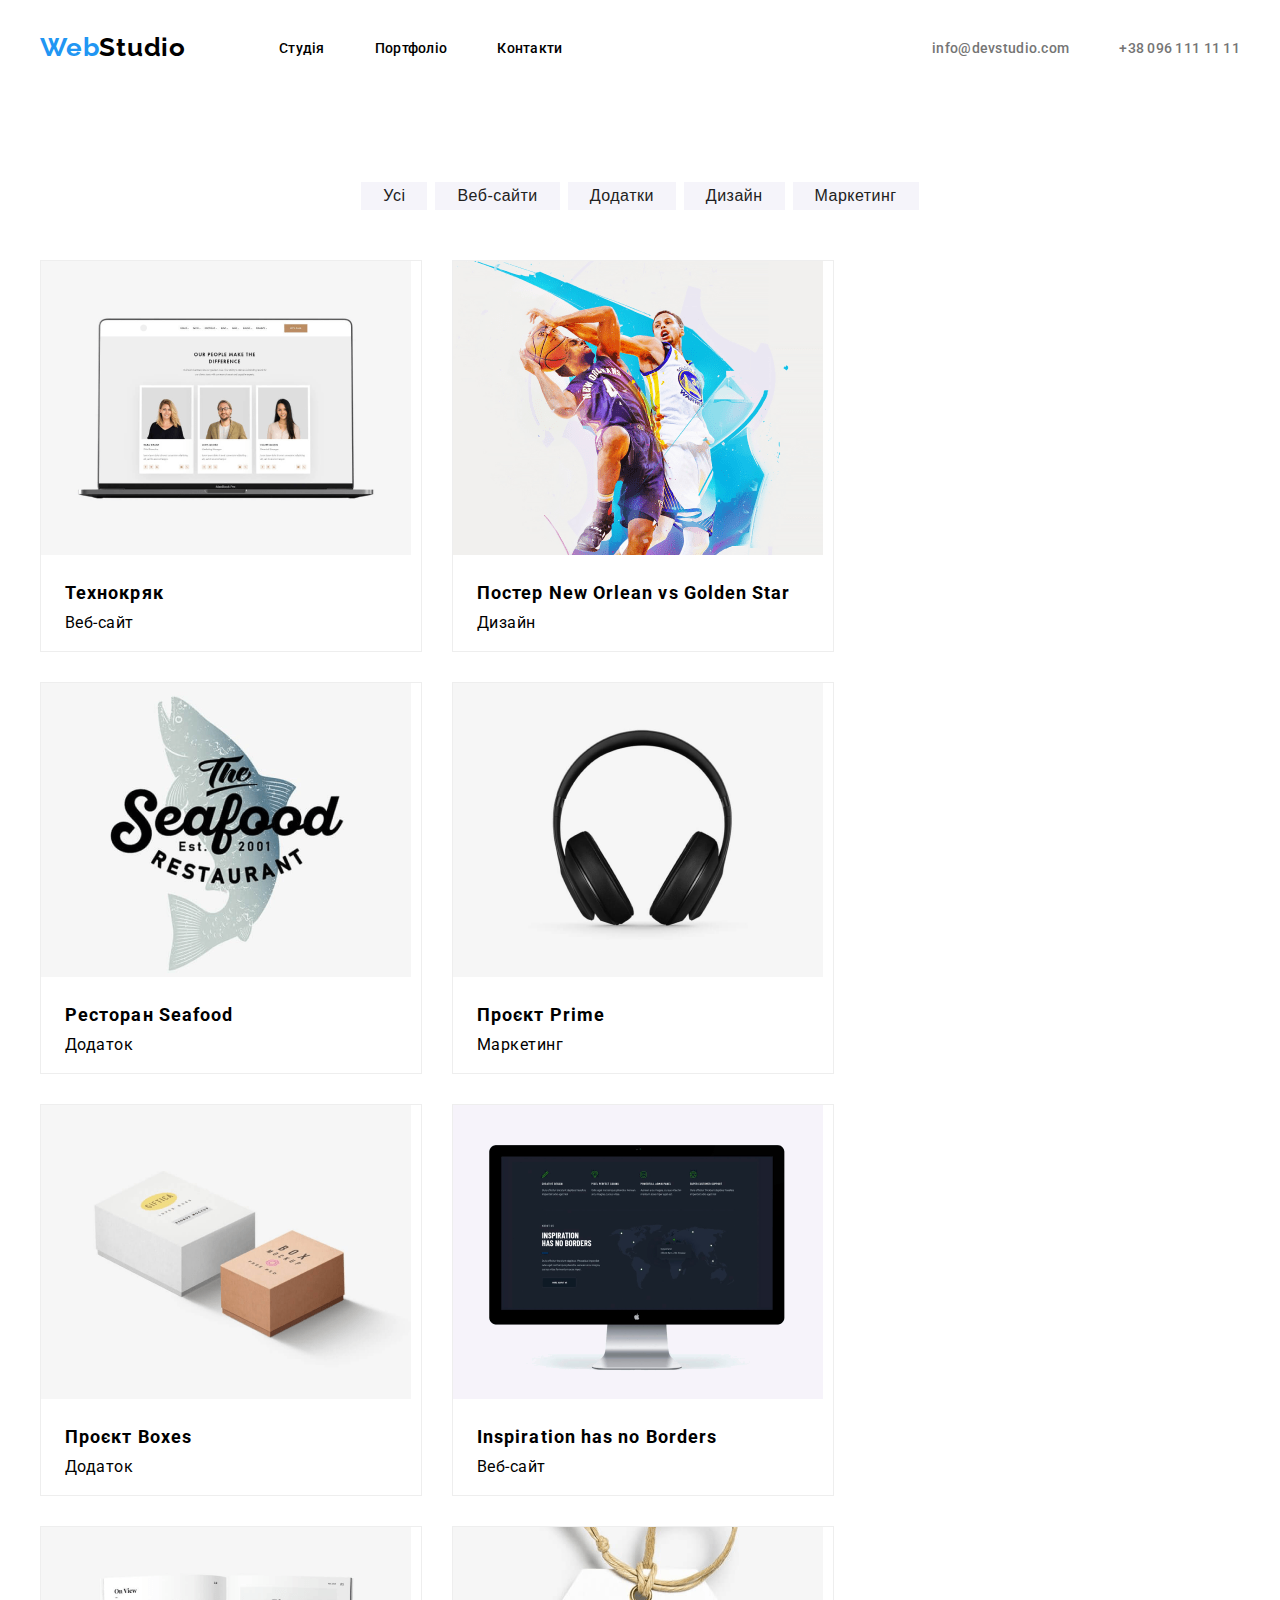
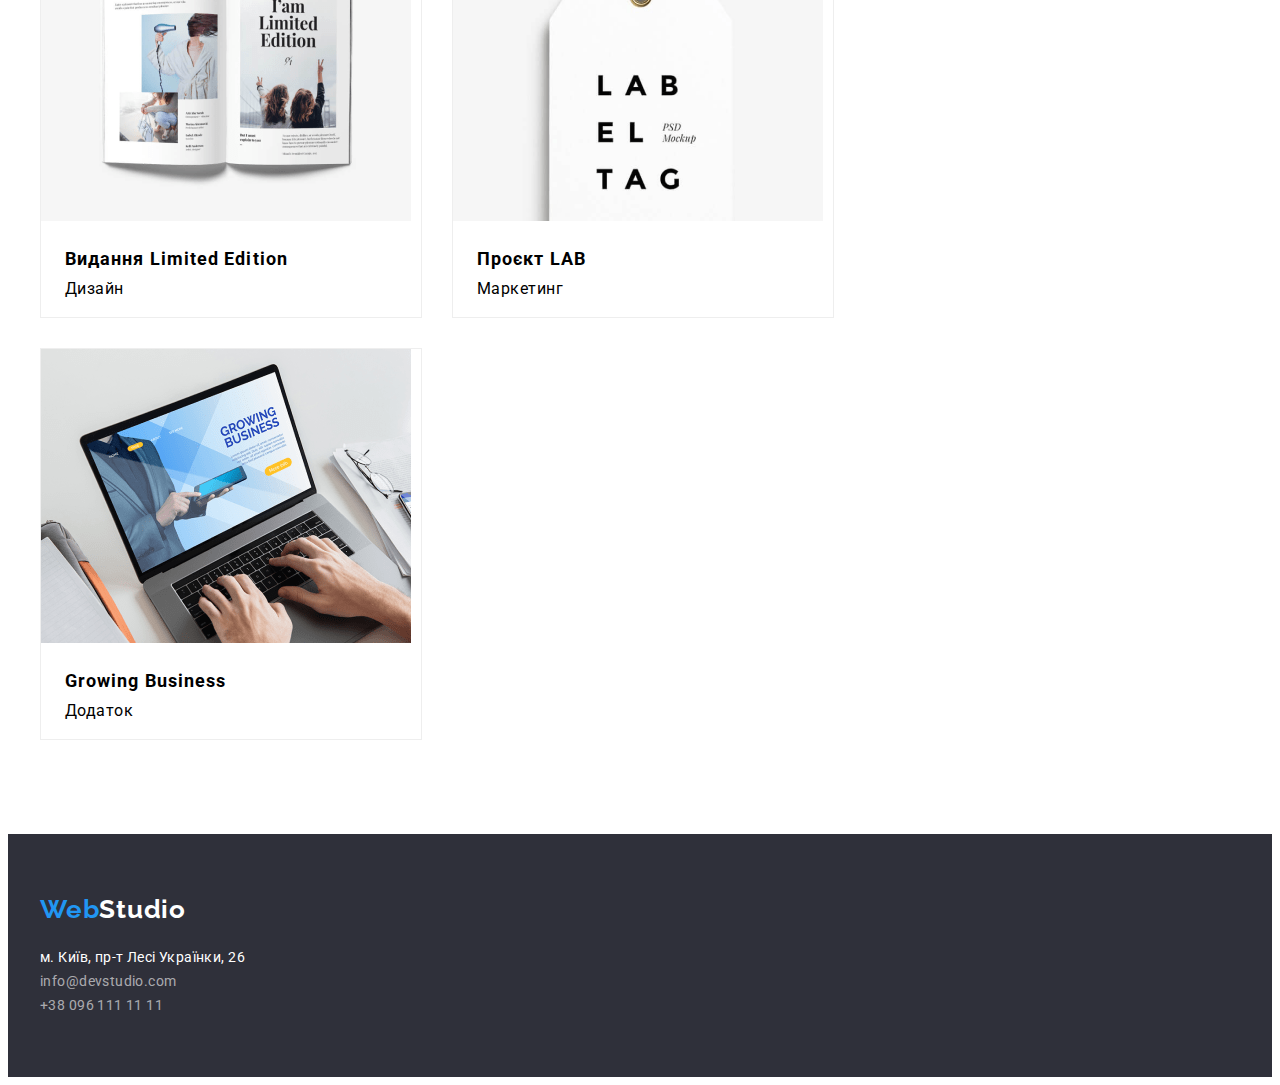
==== commit 11fde441: "push" ====
--- a/portfolio.html
+++ b/portfolio.html
@@ -48,63 +48,63 @@
         </ul>
         <ul class="portfolio-list">
             <li class="portfolio-list-item">
-                <img src="./imeges/Технокряк.png" alt="Зображення" class="portfolio-list-img">
+                <img src="./imeges/Технокряк-min.png" alt="Зображення" class="portfolio-list-img">
                 <div class="portfolio-list-div">
                 <h3 class="portfolio-list-title">Технокряк</h3>
                 <p class="portfolio-list-text">Веб-сайт</p>
             </div>
             </li>
             <li class="portfolio-list-item">
-                <img src="./imeges/Постер New Orlean vs Golden Star.png" alt="Зображення" class="portfolio-list-img">
+                <img src="./imeges/Постер New Orlean vs Golden Star-min.png" alt="Зображення" class="portfolio-list-img">
                 <div class="portfolio-list-div">
                 <h3 class="portfolio-list-title">Постер New Orlean vs Golden Star</h3>
                 <p class="portfolio-list-text">Дизайн</p>
                 </div>
             </li>
             <li class="portfolio-list-item">
-                <img src="./imeges/Ресторан Seafood.png" alt="Зображення" class="portfolio-list-img">
+                <img src="./imeges/Ресторан Seafood-min.png" alt="Зображення" class="portfolio-list-img">
                 <div class="portfolio-list-div">
                 <h3 class="portfolio-list-title">Ресторан Seafood</h3>
                 <p class="portfolio-list-text">Додаток</p>
             </div>
             </li>
             <li class="portfolio-list-item">
-                <img src="./imeges/Проєкт Prime.png" alt="Зображення" class="portfolio-list-img">
+                <img src="./imeges/Проєкт Prime-min.png" alt="Зображення" class="portfolio-list-img">
                 <div class="portfolio-list-div">
                 <h3 class="portfolio-list-title">Проєкт Prime</h3>
                 <p class="portfolio-list-text">Маркетинг</p>
             </div>
             </li>
             <li class="portfolio-list-item">
-                <img src="./imeges/Проєкт Boxes.png" alt="Зображення" class="portfolio-list-img">
+                <img src="./imeges/Проєкт Boxes-min.png" alt="Зображення" class="portfolio-list-img">
                 <div class="portfolio-list-div">
                 <h3 class="portfolio-list-title">Проєкт Boxes</h3>
                 <p class="portfolio-list-text">Додаток</p>
             </div>
             </li>
             <li class="portfolio-list-item">
-                <img src="./imeges/Inspiration has no Borders.png" alt="Зображення" class="portfolio-list-img">
+                <img src="./imeges/Inspiration has no Borders-min.png" alt="Зображення" class="portfolio-list-img">
                 <div class="portfolio-list-div">
                 <h3 class="portfolio-list-title">Inspiration has no Borders</h3>
                 <p class="portfolio-list-text">Веб-сайт</p>
             </div>
             </li>
             <li class="portfolio-list-item">
-                <img src="./imeges/Видання Limited Edition.png" alt="Зображення" class="portfolio-list-img">
+                <img src="./imeges/Видання Limited Edition-min.png" alt="Зображення" class="portfolio-list-img">
                 <div class="portfolio-list-div">
                 <h3 class="portfolio-list-title">Видання Limited Edition</h3>
                 <p class="portfolio-list-text">Дизайн</p>
             </div>
             </li>
             <li class="portfolio-list-item">
-                <img src="./imeges/Проєкт LAB.png" alt="Зображення" class="portfolio-list-img">
+                <img src="./imeges/Проєкт LAB-min.png" alt="Зображення" class="portfolio-list-img">
                 <div class="portfolio-list-div">
                 <h3 class="portfolio-list-title">Проєкт LAB</h3>
                 <p class="portfolio-list-text">Маркетинг</p>
             </div>
             </li>
             <li class="portfolio-list-item">
-                <img src="./imeges/Growing Business.png" alt="Зображення" class="portfolio-list-img">
+                <img src="./imeges/Growing Business-min.png" alt="Зображення" class="portfolio-list-img">
                 <div class="portfolio-list-div">
                 <h3 class="portfolio-list-title">Growing Business</h3>
                 <p class="portfolio-list-text">Додаток</p>
--- a/css/style.css
+++ b/css/style.css
@@ -352,4 +352,40 @@
 
 .portfolio-list-div{
    padding: 20px 24px;
+}
+
+.antena::before{
+   content: "";
+   background-image: url("/imeges/antena.png");
+   width: 270px;
+   height: 120px;
+   display: inline-block;
+   margin-bottom: 30px;
+}
+
+.clock::before{
+   content: "";
+   background-image: url("/imeges/clock.png");
+   width: 270px;
+   height: 120px;
+   display: inline-block;
+   margin-bottom: 30px;
+}
+
+.desctop::before{
+   content: "";
+   background-image: url("/imeges/desctop.png");
+   width: 270px;
+   height: 120px;
+   display: inline-block;
+   margin-bottom: 30px;
+}
+
+.astronaft::before{
+   content: "";
+   background-image: url("/imeges/astronaft.png");
+   width: 270px;
+   height: 120px;
+   display: inline-block;
+   margin-bottom: 30px;
 }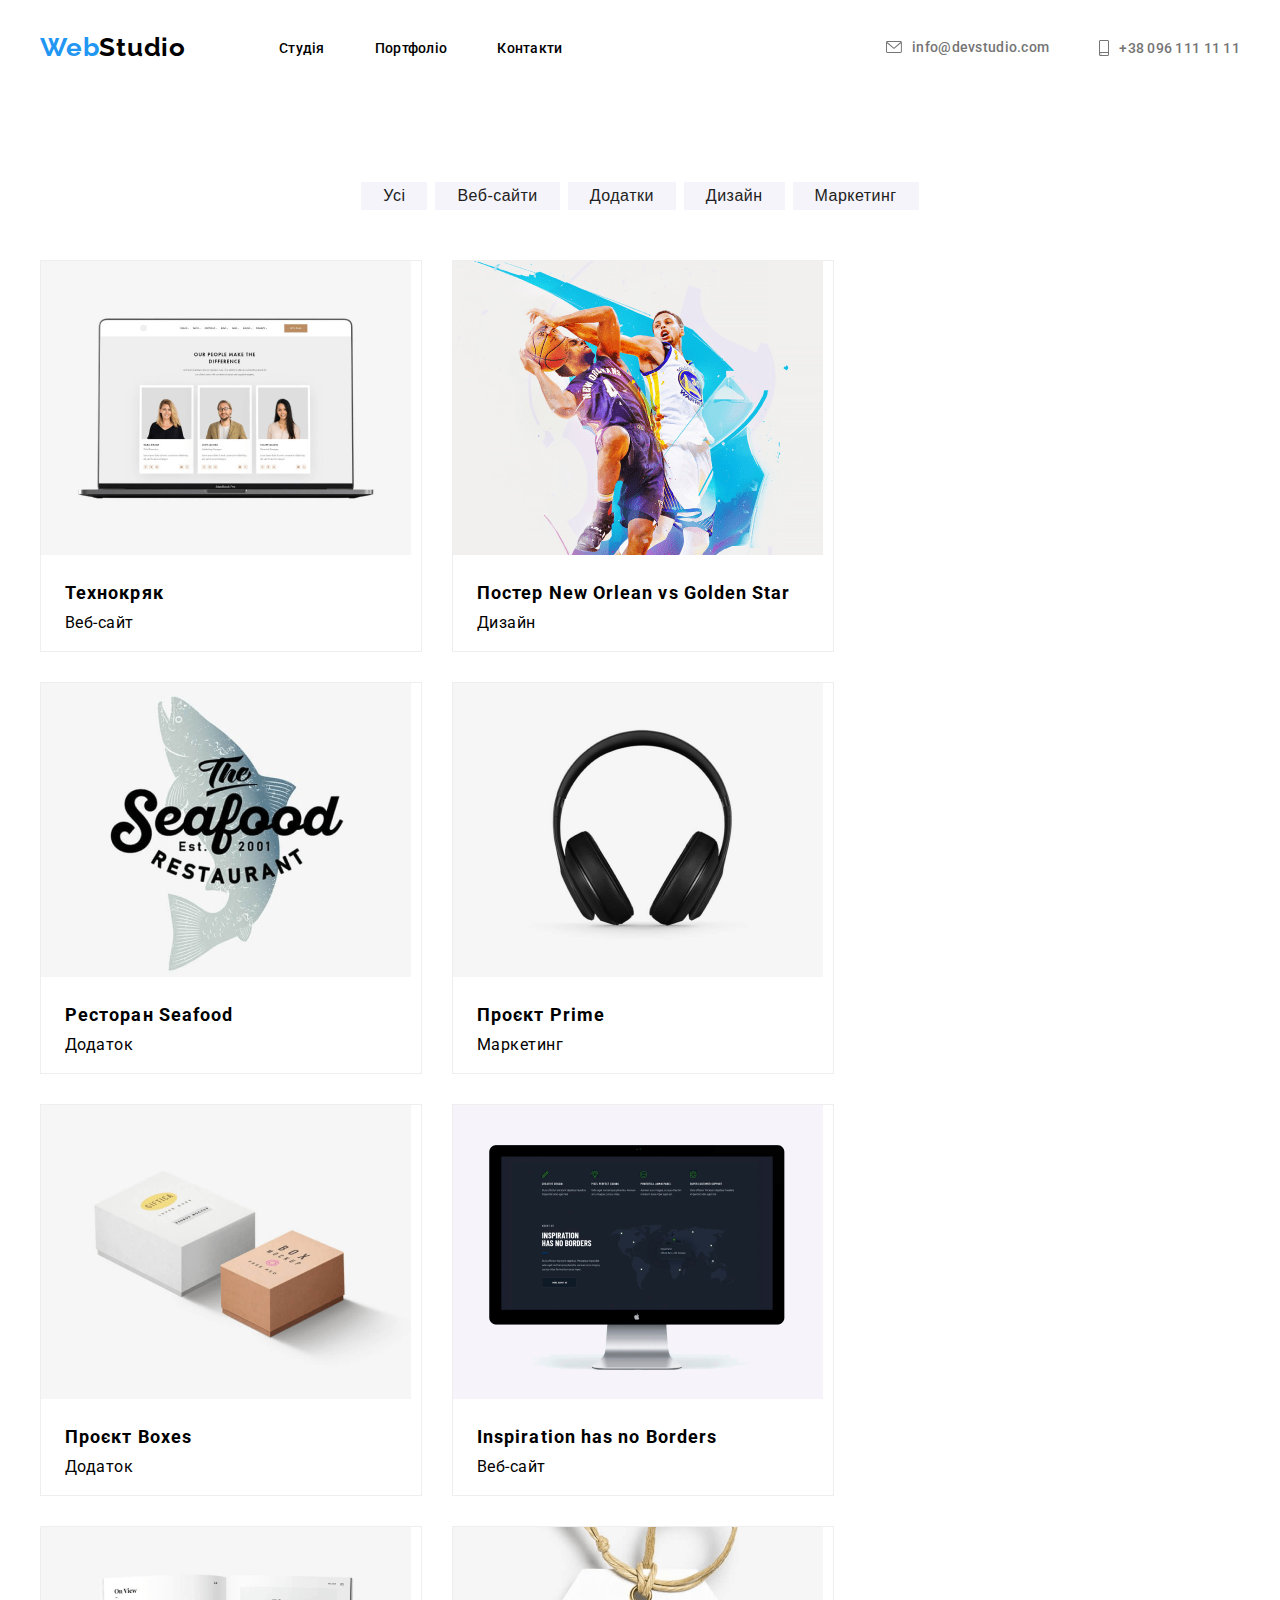
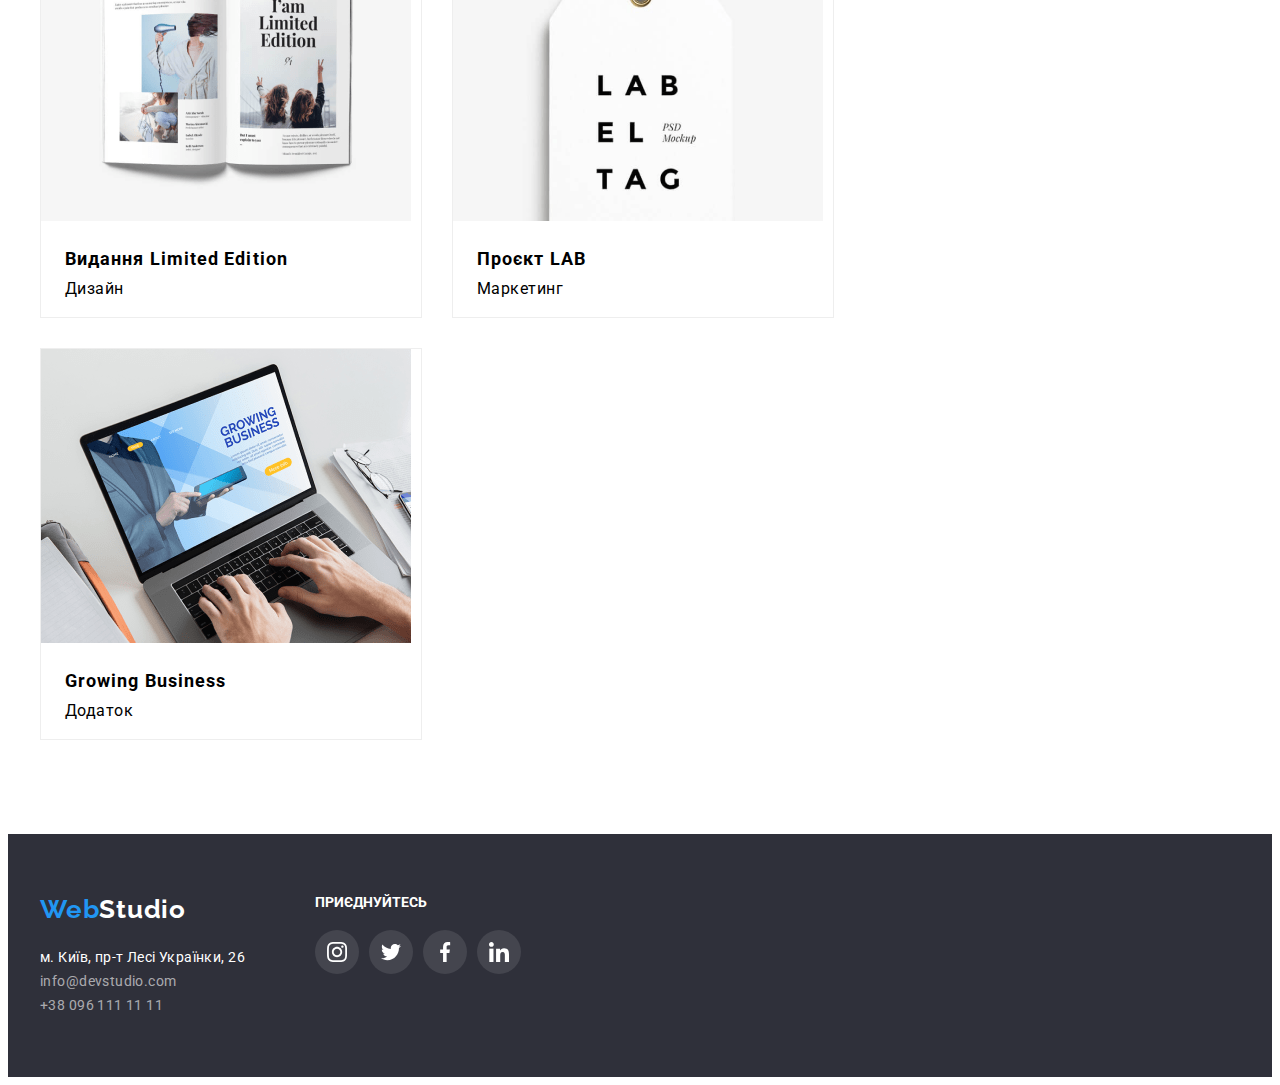
==== commit fea3b6e8: "push" ====
--- a/portfolio.html
+++ b/portfolio.html
@@ -28,15 +28,29 @@
                     </ul>
                 </nav>
                 <ul class="contacts-list">
-                    <li class="contacts-list-item"><a href="mailto:" class="contacts-list-link">info@devstudio.com</a>
+                    <li class="contacts-list-item">
+                        <a href="" class="contacts-list-link">
+                            <svg width="16" height="12" class="contacts-list-svg">
+                                <use href="./imeges/symbol-defs.svg#icon-envelope"></use>
+                            </svg>
+                            info@devstudio.com
+                        </a>
                     </li>
-                    <li class="contacts-list-item"><a href="tel:" class="contacts-list-link">+38 096 111 11 11</a></li>
+                    <li class="contacts-list-item">
+                        <a href="" class="contacts-list-link">
+                            <svg width="10" height="16" class="contacts-list-svg">
+                                <use href="./imeges/symbol-defs.svg#icon-smartphone"></use>
+                            </svg>
+                            +38 096 111 11 11
+                        </a>
+                    </li>
                 </ul>
             </div>
         </div>
     </header>
     
     <main>
+            <!-- Портфоліо -->
         <section class="section-portfolio"> 
         <div class="container">
         <ul class="filters-list">
@@ -117,6 +131,8 @@
 
     <footer class="footer">
         <div class="container">
+            <div class="footer-wrap">
+        <div class="footer-address">
             <a href="" class="logo">Web<span class="footer-logo">Studio</span></a>
             <address class="address">
                 <ul class="address-list">
@@ -129,6 +145,41 @@
                 </ul>
             </address>
         </div>
+            <div class="footer-social-links">
+                <p class="footer-text">ПРИЄДНУЙТЕСЬ</p>
+                <ul class="footer-list">
+                    <li class="footer-list-item">
+                        <a href="" class="footer-list-link">
+                            <svg width="20" height="20" class="footer-list-svg">
+                                <use href="./imeges/symbol-defs.svg#icon-instagram"></use>
+                            </svg>
+                        </a>
+                    </li>
+                    <li class="footer-list-item">
+                        <a href="" class="footer-list-link">
+                            <svg width="20" height="20" class="footer-list-svg">
+                                <use href="./imeges/symbol-defs.svg#icon-twitter"></use>
+                            </svg>
+                        </a>
+                    </li>
+                    <li class="footer-list-item">
+                        <a href="" class="footer-list-link">
+                            <svg width="20" height="20" class="footer-list-svg">
+                                <use href="./imeges/symbol-defs.svg#icon-facebook"></use>
+                            </svg>
+                        </a>
+                    </li>
+                    <li class="footer-list-item">
+                        <a href="" class="footer-list-link">
+                            <svg width="20" height="20" class="footer-list-svg">
+                                <use href="./imeges/symbol-defs.svg#icon-linkedin"></use>
+                            </svg>
+                        </a>
+                    </li>
+                </ul>
+            </div>
+        </div>
+        </div>
     </footer>
    
 </body>
--- a/css/style.css
+++ b/css/style.css
@@ -58,6 +58,10 @@
    gap: 50px;
 }
 
+.contacts-list-svg{
+   fill: currentColor;
+}
+
 .nav-list-link {
    font-weight: 500;
    line-height: 1;
@@ -70,6 +74,9 @@
    line-height: 1;
    letter-spacing: 0.02em;
    color: var(--second-text-color);
+   display: flex;
+   align-items: center;
+   gap: 10px;
 }
 
 .nav-list-link:hover,
@@ -81,6 +88,10 @@
    padding-top: 200px;
    padding-bottom: 200px;
    background-color: rgba(47, 48, 58, 1);
+   background-image: linear-gradient(to right, rgba(47, 48, 58, 0.4), rgba(47, 48, 58, 0.4)), url("/imeges/Bg_hero-min.png");
+   background-repeat: no-repeat;
+   background-position: center;
+   background-size: cover;
 }
 
 .hero-title {
@@ -132,14 +143,6 @@
    letter-spacing: 0.03em;
    margin-bottom: 50px;
 }
-
-.team-title {
-   font-size: 36px;
-   font-weight: 700;
-   line-height: 1, 2;
-   letter-spacing: 0.03em;
-}
-
 
 
 
@@ -235,15 +238,87 @@
    padding-bottom: 30px;
 }
 
+.team-title {
+   font-size: 36px;
+   font-weight: 700;
+   line-height: 1, 2;
+   letter-spacing: 0.03em;
+}
+
+.team-social-list{
+   display: flex;
+   gap: 10px;
+   justify-content: center;
+   margin-top: 16px;
+}
+
+.team-social-list-link{
+   display: flex;
+   justify-content: center;
+   align-items: center;
+   color: rgba(175, 177, 184, 1);
+   width: 44px;
+   height: 44px;
+   border-radius: 50%;
+}
+
+.team-social-list-link:hover{
+   background-color: rgba(33, 150, 243, 1);
+   color: rgba(255, 255, 255, 1);
+}
+
+.team-social-list-svg{
+   fill: currentColor;
+} 
+
+.section-clients{
+   padding-top: 94px;
+   padding-bottom: 94px;
+}
+
+.section-clients-list{
+   display: flex;
+   justify-content: center;
+   align-items: center;
+   gap: 30px;
+   
+}
+
+.section-clients-list-text{
+   font-size: 36px;
+   font-weight: 700;
+   line-height: 42px;
+   text-align: center;
+   color: rgba(33, 33, 33, 1);
+   margin-bottom: 50px;
+}
+
+.section-clients-list-item{
+   flex-basis: calc((100% - 150px)/ 6);
+}
+
+.section-clients-list-link{
+   height: 92px;
+   border-radius: 4px;
+   border: 1px solid rgba(175, 177, 184, 1);
+   display: flex;
+   color: rgba(175, 177, 184, 1);
+   align-items: center;
+   justify-content: center;
+}
+
+.section-clients-list-link:hover{
+   border-color: rgba(33, 150, 243, 1);
+   color: rgba(33, 150, 243, 1);
+}
+
+.section-clients-list-svg{
+   fill: currentColor;
+}
+
 .footer {
    padding-top: 60px;
    padding-bottom: 60px;
-}
-
-
-.portfolio-section {
-   padding-top: 94px;
-   padding-bottom: 94px;
 }
 
 .filters-list {
@@ -284,6 +359,46 @@
 
 .address{
    margin-top: 20px;
+}
+
+
+.footer-text{
+   font-size: 14px;
+   font-weight: 700;
+   line-height: 16px;
+   color: rgba(255, 255, 255, 1);
+   margin-bottom: 20px;
+}
+
+.footer-list{
+   display: flex;
+   justify-items: center;
+   gap: 10px;
+}
+
+.footer-list-link{
+   display: flex;
+   justify-content: center;
+   align-items: center;
+   color: rgba(255, 255, 255, 1);
+   background-color: rgba(255, 255, 255, 0.1);
+   width: 44px;
+   height: 44px;
+   border-radius: 50%;
+}
+
+.footer-list-link:hover {
+   background-color: rgba(33, 150, 243, 1);
+   color: rgba(255, 255, 255, 1);
+}
+
+.footer-list-svg {
+   fill: currentColor;
+}
+
+.footer-wrap{
+   display: flex;
+   gap: 70px;
 }
 
 /* portfolio */
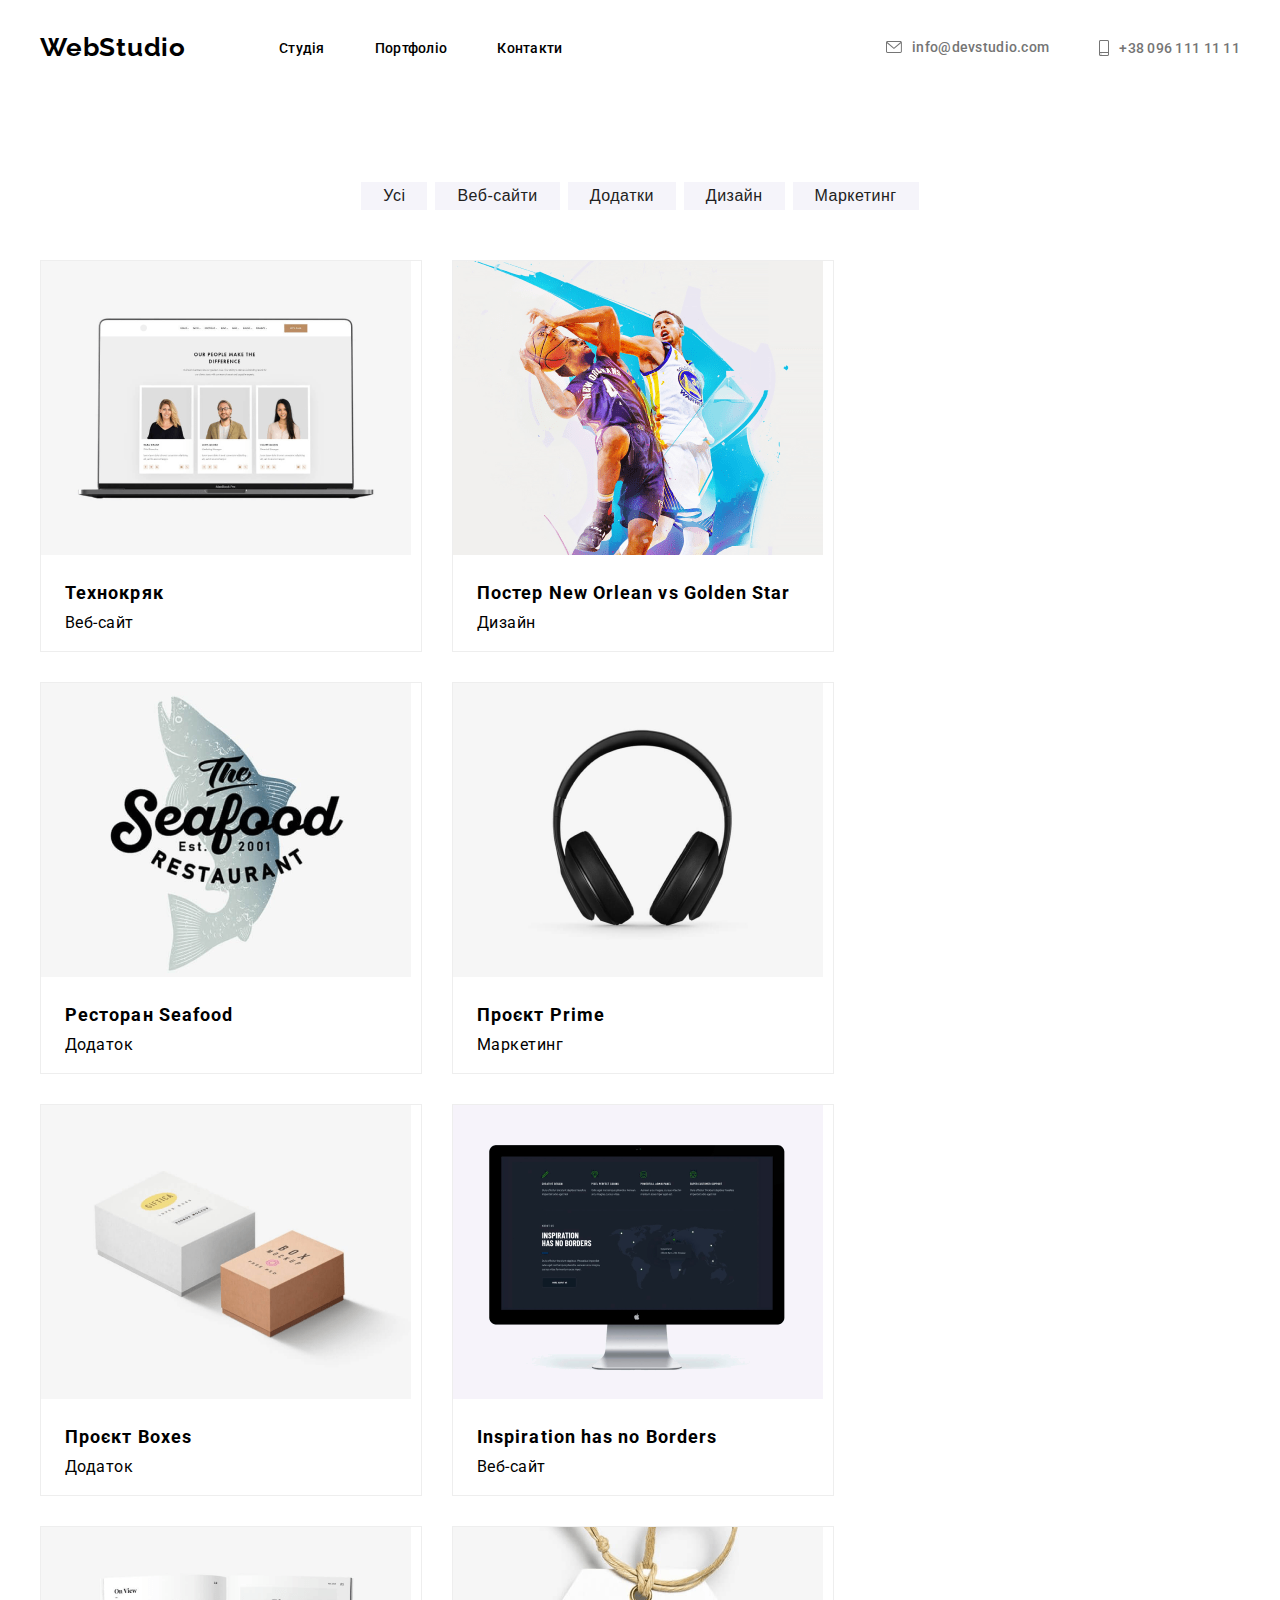
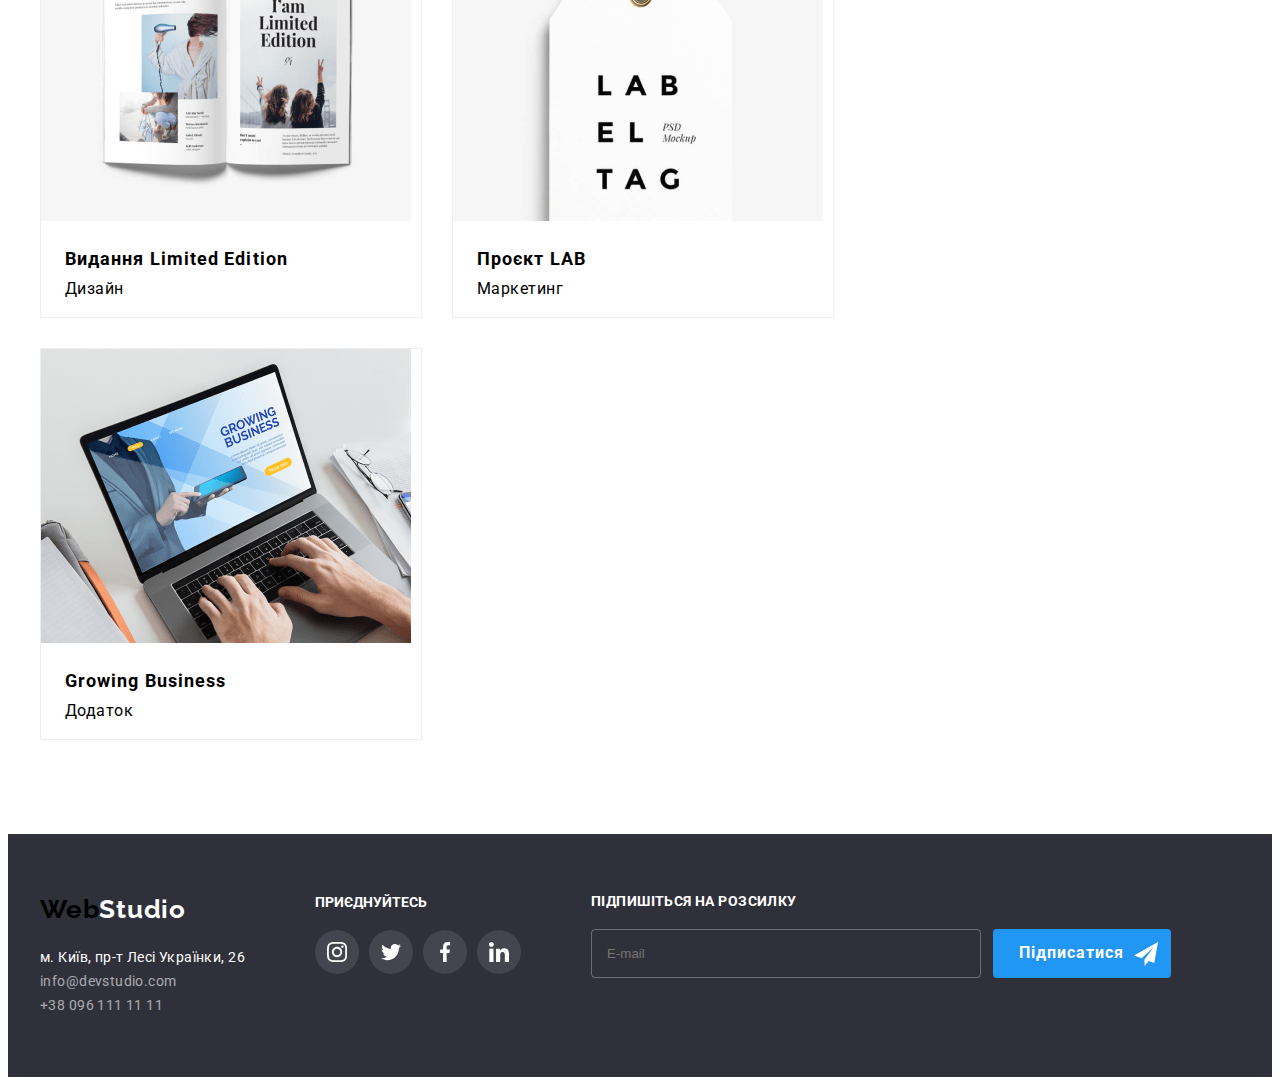
==== commit 0a6210b2: "push" ====
--- a/portfolio.html
+++ b/portfolio.html
@@ -178,6 +178,18 @@
                     </li>
                 </ul>
             </div>
+            <div class="footer-form-div">
+                <h6 class="footer-form-title">Підпишіться на розсилку</h6>
+                <form action="" class="footer-form">
+                    <input class="footer-form-input" type="email" name="user-email" placeholder="E-mail">
+                    <button class="footer-form-btn" type="submit">
+                        Підписатися
+                        <svg class="footer-form-svg" width="24" height="24">
+                            <use href="./symbol-defs.svg#icon-send"></use>
+                        </svg>
+                    </button>
+                </form>
+            </div>
         </div>
         </div>
     </footer>
--- a/css/style.css
+++ b/css/style.css
@@ -6,7 +6,7 @@
 :root {
    --main-white-color: rgba(255, 255, 255, 1);
    --menu-nav: rgba(33, 33, 33, 1);
-   --accent-color: rgba(33, 150, 243, 1);
+   --main-blue-color: rgba(33, 150, 243, 1);
    --main-text-color: rgba(0, 0, 0, 1);
    --second-text-color: rgba(117, 117, 117, 1);
    
@@ -101,13 +101,64 @@
    letter-spacing: 0.06em;
 }
 
-.hero-btn {
+.section-hero-btn {
    font-size: 16px;
    font-weight: 700;
    line-height: 1, 1;
    letter-spacing: 0.06em;
 }
 
+.backdrop {
+   position: fixed;
+   top: 0;
+   left: 0;
+   width: 100%;
+   height: 100%;
+   background-color: rgba(0, 0, 0, 0.5);
+}
+
+.modal {
+   position: absolute;
+   top: 50%;
+   left: 50%;
+   transform: translate(-50%, -50%);
+   max-width: 528px;
+   min-height: 300px;
+   padding: 40px;
+   background-color: skyblue;
+}
+      
+.backdrop.is-hidden {
+   opacity: 0;
+   pointer-events: none;
+}
+
+.section-hero-title{
+   font-size: 44px;
+   font-weight: 900;
+   line-height: 1.3;
+   letter-spacing: 0.06em;
+   text-align: center;
+   max-width: 696px;
+   margin: 0 auto;
+   color: var(--main-white-color);
+}
+
+.section-hero-btn{
+   width: 216px;
+   height: 50px;
+   border-radius: 4px;
+   background-color: var(--main-blue-color);
+   font-size: 16px;
+   font-weight: 700;
+   line-height: 1.8;
+   letter-spacing: 0.06em;
+   text-align: center;
+   color: var(--main-white-color);
+   display: block;
+   margin: 0 auto;
+   margin-top: 30px;
+}
 .features-list{
    display: flex;
    justify-content: center;
@@ -146,32 +197,7 @@
 
 
 
-.section-hero-title{
-      font-size: 44px;
-      font-weight: 900;
-      line-height: 1.3;
-      letter-spacing: 0.06em;
-      text-align: center;
-      max-width: 696px;
-      margin: 0 auto;
-      color: var(--main-white-color);
-}
-
-.section-hero-btn{
-   width: 216px;
-   height: 50px;
-   border-radius: 4px;
-   background-color: var(--accent-color);
-      font-size: 16px;
-      font-weight: 700;
-      line-height: 1.8;
-      letter-spacing: 0.06em;
-      text-align: center;
-      color: var(--main-white-color);
-      display: block;
-      margin: 0 auto;
-      margin-top: 30px;
-}
+
 
 .section-features {
    padding-top: 94px;
@@ -188,6 +214,28 @@
       line-height: 1.1;
       letter-spacing: 0.03em;
       text-align: center;
+}
+
+.work-list-item-div{
+   position: relative;
+}
+
+.work-list-item-text{
+   font-size: 14px;
+   font-weight: 700;
+   line-height: 1.1;
+   letter-spacing: 0.03em;
+   text-align: center;
+   text-transform: uppercase;
+   position: absolute;
+   bottom: 0;
+   color: white;
+   background-color: rgba(47, 48, 58, 0.8);
+   width: 100%;
+   height: 70px;
+   display: flex;
+   justify-content: center;
+   align-items: center;
 }
 
 .section-team {
@@ -399,6 +447,171 @@
 .footer-wrap{
    display: flex;
    gap: 70px;
+}
+
+.footer-form-title {
+   font-size: 14px;
+   font-weight: 700;
+   line-height: 1.1;
+   letter-spacing: 0.03em;
+   text-transform: uppercase;
+   color: var(--main-white-color);
+   padding-bottom: 20px;
+}
+
+.footer-form {
+   display: flex;
+   gap: 12px;
+}
+
+.footer-form-input {
+   outline: none;
+}
+
+.footer-form-input {
+   background-color: inherit;
+   border: 1px solid rgba(255, 255, 255, 0.3);
+   border-radius: 4px;
+   padding: 15px;
+   width: 358px;
+   color: var(--main-white-color);
+}
+
+.footer-form-btn {
+   font-family: Roboto;
+   font-size: 16px;
+   font-weight: 700;
+   line-height: 1.8;
+   letter-spacing: 0.06em;
+   text-align: center;
+   color: var(--main-white-color);
+   background-color: var(--main-blue-color);
+   padding: 10px 13px 10px 26px;
+   display: flex;
+   align-items: center;
+   gap: 10px;
+   border-radius: 4px;
+}
+
+.footer-form-svg {
+   fill: var(--main-white-color);
+}
+
+.backdrop {
+   position: fixed;
+   top: 0;
+   left: 0;
+   width: 100%;
+   height: 100%;
+   background-color: rgba(0, 0, 0, 0.5);
+   opacity: 1;
+}
+
+.backdrop.is-hidden {
+   opacity: 0;
+   pointer-events: none;
+}
+
+.modal {
+   position: absolute;
+   top: 50%;
+   left: 50%;
+   min-width: 528px;
+   min-height: 581px;
+   background-color: var(--main-white-color);
+   padding: 40px;
+   transform: translate(-50%, -50%);
+   display: flex;
+   flex-direction: column;
+}
+
+.hero-modal-title{
+   font-family: Roboto;
+   font-size: 20px;
+   font-weight: 700;
+   line-height: 1.1;
+   letter-spacing: 0.03em;
+   text-align: center;
+   padding-bottom: 12px;
+}
+
+.hero-modal-btn-close{
+   position: absolute;
+   padding: 6px;
+   top: 14px;
+   right: 14px;
+}
+
+.hero-modal-form{
+   display: flex;
+   flex-direction: column;
+   gap: 10px;
+   font-size: 12px;
+   font-weight: 400;
+   line-height: 1.1;
+   letter-spacing: 0.01em;
+   color: var(--second-text-color);
+   padding-bottom: 4px;
+}
+
+.modal-lb-span{
+   position: relative;
+}
+
+.modal-lb-svg{
+   fill: currentColor;
+   position: absolute;
+   top: 0;
+   left: 12px;
+   color: var(--menu-nav);
+}
+
+.input-name, .input-tel, .input-email{
+   width: 100%;
+   height: 40px;
+   padding-left: 42px;
+   border-radius: 4px;
+   border: 1px solid rgba(33, 33, 33, 0.2);
+}
+
+.modal-textarea{
+   resize: none;
+   min-width: 448px;
+   min-height: 138px;
+   border: 1px solid rgba(33, 33, 33, 0.2);
+}
+
+.hero-modal-lb-check{
+   padding-bottom: 30px;
+}
+
+.input-tel,.input-email,.input-name,.input-comment,.modal-texarea:focus-within {
+   outline-color: var(--main-blue-color);
+}
+
+.modal-span-privacy {
+   font-size: 14px;
+   font-weight: 400;
+   line-height: 1.7;
+   letter-spacing: 0.03em;
+   padding-left: 8px;
+}
+
+.modal-privacy-link {
+   color: var(--main-blue-color);
+   border-bottom: 1px solid var(--main-blue-color);
+}
+
+.hero-modal-lb-btn {
+   font-size: 16px;
+   font-weight: 700;
+   line-height: 1.8;
+   letter-spacing: 0.06em;
+   color: var(--main-white-color);
+   background-color: var(--main-blue-color);
+   padding: 10px 52px;
+   display: block;
+   margin: 0 auto;
 }
 
 /* portfolio */
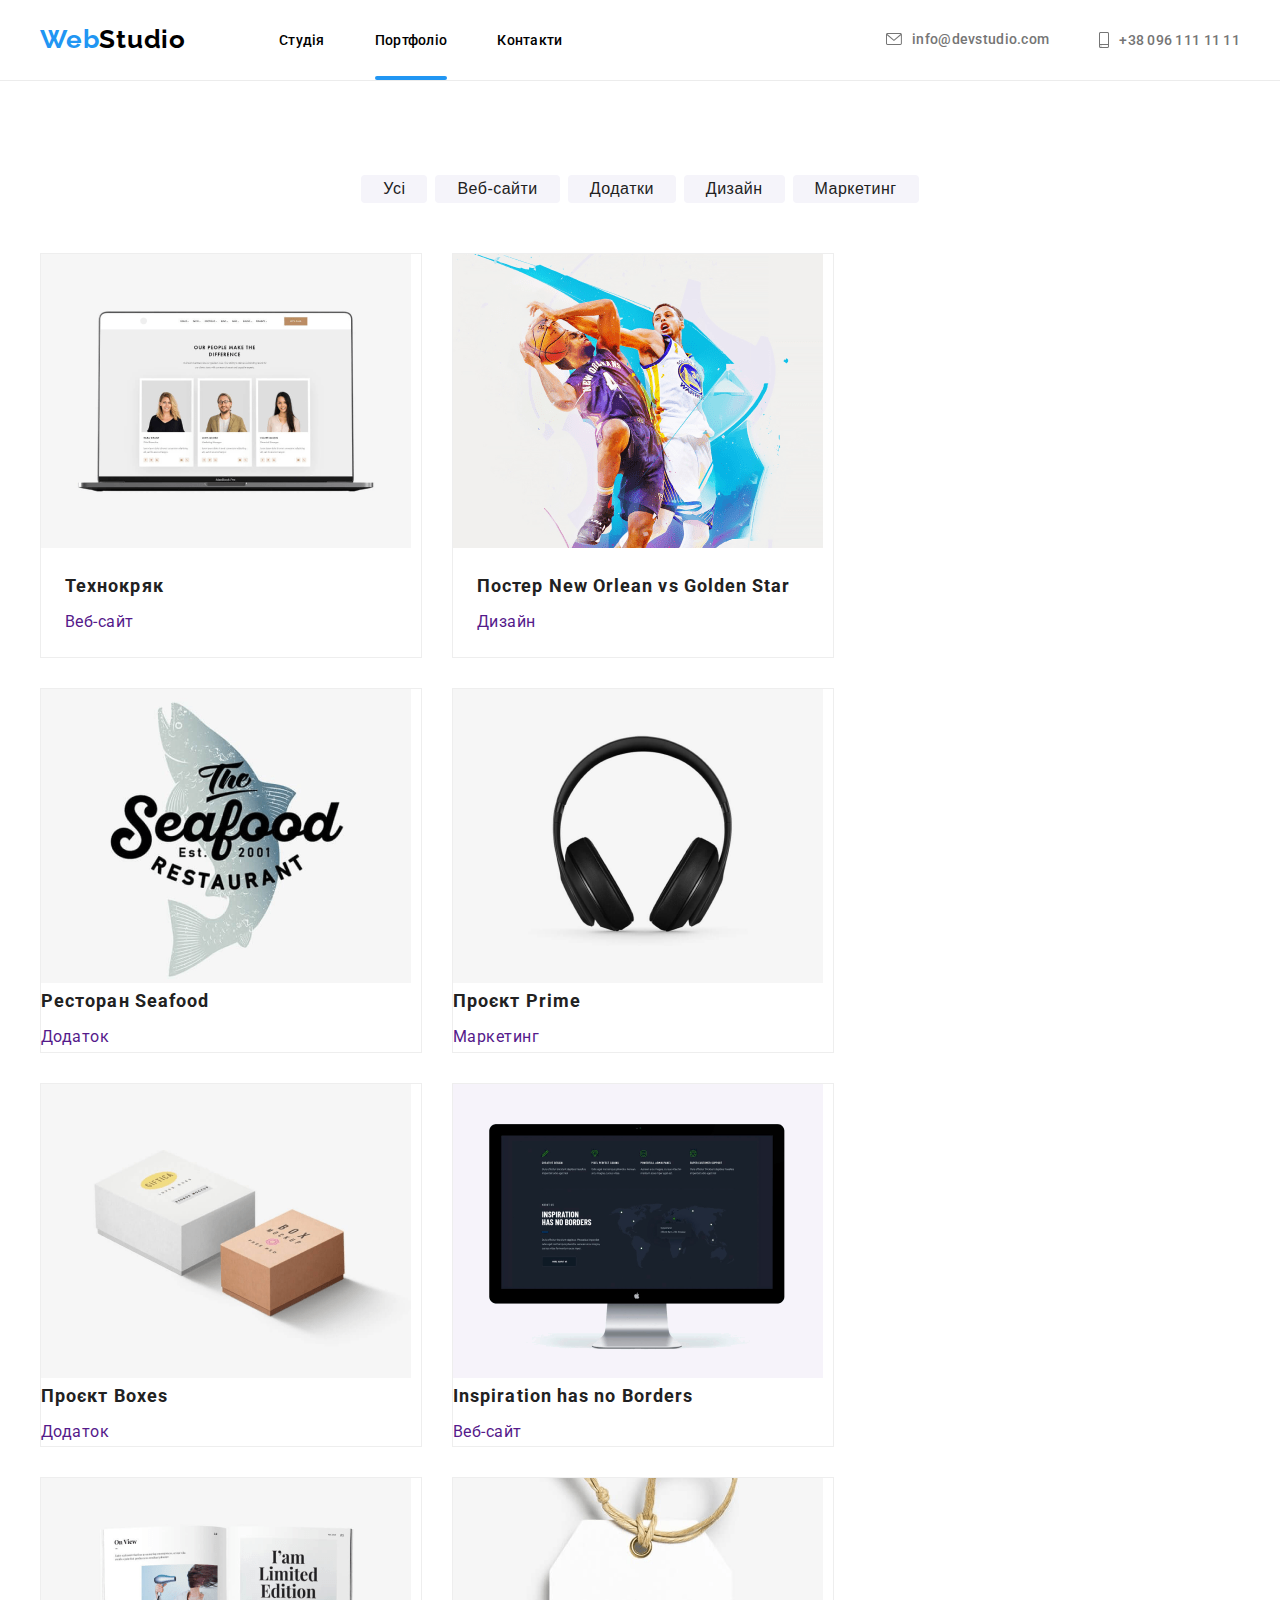
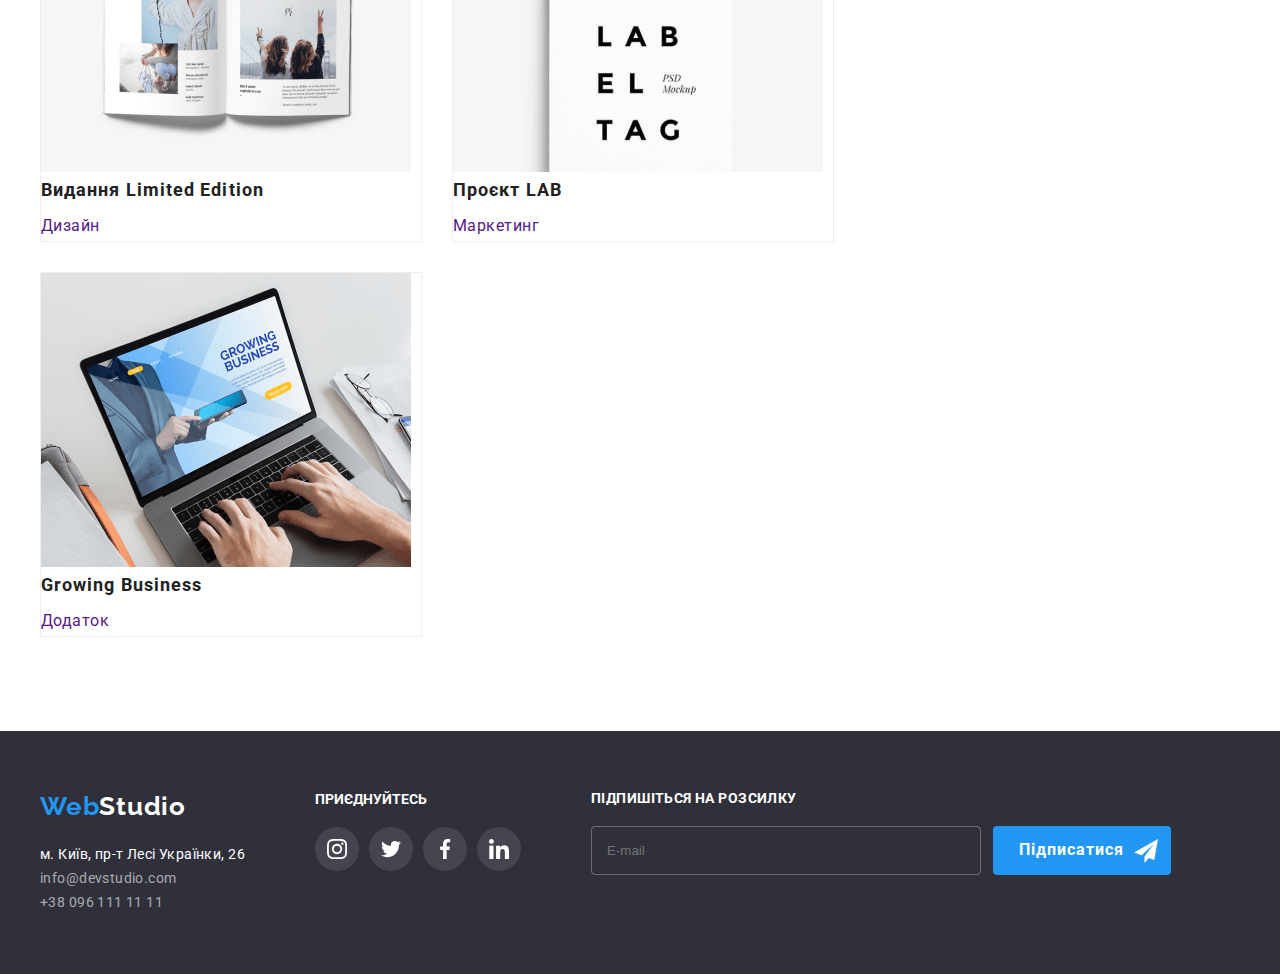
==== commit 02c77cb3: "push" ====
--- a/portfolio.html
+++ b/portfolio.html
@@ -3,7 +3,7 @@
 <head>
     <meta charset="UTF-8">
     <meta name="viewport" content="width=device-width, initial-scale=1.0">
-    <title>Document</title>
+    <title>WebStudio</title>
     <link rel="stylesheet" href=" https://cdnjs.cloudflare.com/ajax/libs/modern-normalize/2.0.0/modern-normalize.min.css "
         integrity="sha512-4xo8blKMVCiXpTaLzQSLSw3KFOVPWhm/TRtuPVc4WG6kUgjH6J03IBuG7JZPkcWMxJ5huwaBpOpnwYElP/m6wg =="
         crossorigin="anonymous" referrerpolicy="no-referrer" />
@@ -23,7 +23,7 @@
                 <nav class="nav">
                     <ul class="nav-list">
                         <li class="nav-list-item"><a href="./index.html" class="nav-list-link">Студія</a></li>
-                        <li class="nav-list-item"><a href="./portfolio.html" class="nav-list-link">Портфоліо</a></li>
+                        <li class="nav-list-item"><a href="./portfolio.html" class="nav-list-link curent">Портфоліо</a></li>
                         <li class="nav-list-item"><a href="" class="nav-list-link">Контакти</a></li>
                     </ul>
                 </nav>
@@ -62,67 +62,121 @@
         </ul>
         <ul class="portfolio-list">
             <li class="portfolio-list-item">
+                <a href="" class="portfolio-list-link">
+                <div class="img-wrap">
                 <img src="./imeges/Технокряк-min.png" alt="Зображення" class="portfolio-list-img">
-                <div class="portfolio-list-div">
+                <p class="portfolio-list-subtext">Ресурс пропонує комплексні пропозиції з різним рівнем функціоналу та сервісів. Все це дозволить відвідувачу отримати
+                вичерпні відомості про компанію чи приватну особу.</p>
+                </div>
+                <div class="portfolio-list-move">
                 <h3 class="portfolio-list-title">Технокряк</h3>
                 <p class="portfolio-list-text">Веб-сайт</p>
-            </div>
-            </li>
-            <li class="portfolio-list-item">
+                </div>
+                </a>
+            </li>
+            <li class="portfolio-list-item">
+                <a href="" class="portfolio-list-link">
+                <div class="img-wrap">
                 <img src="./imeges/Постер New Orlean vs Golden Star-min.png" alt="Зображення" class="portfolio-list-img">
-                <div class="portfolio-list-div">
+                <p class="portfolio-list-subtext">Ресурс пропонує комплексні пропозиції з різним рівнем функціоналу та сервісів. Все це
+                дозволить відвідувачу отримати вичерпні відомості про компанію чи приватну особу.</p>
+                </div>
+                <div class="portfolio-list-move">
                 <h3 class="portfolio-list-title">Постер New Orlean vs Golden Star</h3>
                 <p class="portfolio-list-text">Дизайн</p>
                 </div>
-            </li>
-            <li class="portfolio-list-item">
+                </a>
+            </li>
+            <li class="portfolio-list-item">
+                <a href="" class="portfolio-list-link">
+                <div class="img-wrap">
                 <img src="./imeges/Ресторан Seafood-min.png" alt="Зображення" class="portfolio-list-img">
+                <p class="portfolio-list-subtext">Ресурс пропонує комплексні пропозиції з різним рівнем функціоналу та сервісів. Все це
+                дозволить відвідувачу отримати вичерпні відомості про компанію чи приватну особу.</p>
+                </div>
                 <div class="portfolio-list-div">
                 <h3 class="portfolio-list-title">Ресторан Seafood</h3>
                 <p class="portfolio-list-text">Додаток</p>
-            </div>
-            </li>
-            <li class="portfolio-list-item">
+                </div>
+                </a>
+            </li>
+            <li class="portfolio-list-item">
+                <a href="" class="portfolio-list-link">
+                <div class="img-wrap">
                 <img src="./imeges/Проєкт Prime-min.png" alt="Зображення" class="portfolio-list-img">
+                <p class="portfolio-list-subtext">Ресурс пропонує комплексні пропозиції з різним рівнем функціоналу та сервісів. Все це
+                дозволить відвідувачу отримати вичерпні відомості про компанію чи приватну особу.</p>
+                </div>
                 <div class="portfolio-list-div">
                 <h3 class="portfolio-list-title">Проєкт Prime</h3>
                 <p class="portfolio-list-text">Маркетинг</p>
-            </div>
-            </li>
-            <li class="portfolio-list-item">
+                </div>
+                </a>
+            </li>
+            <li class="portfolio-list-item">
+                <a href="" class="portfolio-list-link">
+                <div class="img-wrap">
                 <img src="./imeges/Проєкт Boxes-min.png" alt="Зображення" class="portfolio-list-img">
+                <p class="portfolio-list-subtext">Ресурс пропонує комплексні пропозиції з різним рівнем функціоналу та сервісів. Все це
+                дозволить відвідувачу отримати вичерпні відомості про компанію чи приватну особу.</p>
+                </div>
                 <div class="portfolio-list-div">
                 <h3 class="portfolio-list-title">Проєкт Boxes</h3>
                 <p class="portfolio-list-text">Додаток</p>
-            </div>
-            </li>
-            <li class="portfolio-list-item">
+                </div>
+                </a>
+            </li>
+            <li class="portfolio-list-item">
+                <a href="" class="portfolio-list-link">
+                <div class="img-wrap">
                 <img src="./imeges/Inspiration has no Borders-min.png" alt="Зображення" class="portfolio-list-img">
+                <p class="portfolio-list-subtext">Ресурс пропонує комплексні пропозиції з різним рівнем функціоналу та сервісів. Все це
+                дозволить відвідувачу отримати вичерпні відомості про компанію чи приватну особу.</p>
+                </div>
                 <div class="portfolio-list-div">
                 <h3 class="portfolio-list-title">Inspiration has no Borders</h3>
                 <p class="portfolio-list-text">Веб-сайт</p>
-            </div>
-            </li>
-            <li class="portfolio-list-item">
+                </div>
+                </a>
+            </li>
+            <li class="portfolio-list-item">
+                <a href="" class="portfolio-list-link">
+                <div class="img-wrap">
                 <img src="./imeges/Видання Limited Edition-min.png" alt="Зображення" class="portfolio-list-img">
+                <p class="portfolio-list-subtext">Ресурс пропонує комплексні пропозиції з різним рівнем функціоналу та сервісів. Все це
+                дозволить відвідувачу отримати вичерпні відомості про компанію чи приватну особу.</p>
+                </div>
                 <div class="portfolio-list-div">
                 <h3 class="portfolio-list-title">Видання Limited Edition</h3>
                 <p class="portfolio-list-text">Дизайн</p>
-            </div>
-            </li>
-            <li class="portfolio-list-item">
+                </div>
+                </a>
+            </li>
+            <li class="portfolio-list-item">
+                <a href="" class="portfolio-list-link">
+                <div class="img-wrap">
                 <img src="./imeges/Проєкт LAB-min.png" alt="Зображення" class="portfolio-list-img">
+                <p class="portfolio-list-subtext">Ресурс пропонує комплексні пропозиції з різним рівнем функціоналу та сервісів. Все це
+                дозволить відвідувачу отримати вичерпні відомості про компанію чи приватну особу.</p>
+                </div>
                 <div class="portfolio-list-div">
                 <h3 class="portfolio-list-title">Проєкт LAB</h3>
                 <p class="portfolio-list-text">Маркетинг</p>
-            </div>
-            </li>
-            <li class="portfolio-list-item">
+                </div>
+                </a>
+            </li>
+            <li class="portfolio-list-item">
+                <a href="" class="portfolio-list-link">
+                <div class="img-wrap">
                 <img src="./imeges/Growing Business-min.png" alt="Зображення" class="portfolio-list-img">
+                <p class="portfolio-list-subtext">Ресурс пропонує комплексні пропозиції з різним рівнем функціоналу та сервісів. Все це
+                дозволить відвідувачу отримати вичерпні відомості про компанію чи приватну особу.</p>
+                </div>
                 <div class="portfolio-list-div">
                 <h3 class="portfolio-list-title">Growing Business</h3>
                 <p class="portfolio-list-text">Додаток</p>
-            </div>
+                </div>
+                </a>
             </li>
         </ul>
     </div>
--- a/css/style.css
+++ b/css/style.css
@@ -1,6 +1,7 @@
 body {
    font-family: Roboto;
    font-size: 14px;
+   margin: 0 auto;
 }
 
 :root {
@@ -16,6 +17,12 @@
    --portfolio-line: rgba(236, 236, 236, 1);
 }
 
+:root {
+   --animate-duration: 1s;
+   --animate-delay: 1s;
+   --animate-repeat: 1;
+}
+
 .container {
    width: 1200px;
    padding-left: 15px;
@@ -29,7 +36,11 @@
    font-weight: 700;
    line-height: 1.2;
    letter-spacing: 0.03em;
-   color: var(--accent-color);
+   color: var(--main-blue-color);
+}
+
+.header{
+   border-bottom: 1px solid var(--portfolio-line);
 }
 
 .header-logo{
@@ -67,7 +78,22 @@
    line-height: 1;
    letter-spacing: 0.02em;
    color: var(--main-text-color);
-}
+   position: relative;
+}
+
+.curent::after{
+   position: absolute;
+   content: "";
+   display: inline-block;
+   background-color: var(--main-blue-color);
+   width: 100%;
+   height: 4px;
+   border-radius: 2px;
+   top: 44px;
+   left: 0;
+}
+
+
 
 .contacts-list-link {
    font-weight: 500;
@@ -540,6 +566,15 @@
    padding: 6px;
    top: 14px;
    right: 14px;
+   width: 30px;
+   height: 30px;
+   border: 1px solid rgba(0, 0, 0, 0.1);
+   border-radius: 50px;
+   background-color: var(--main-white-color);
+}
+
+.hero-modal-btn-close:hover svg {
+   fill: var(--main-blue-color);
 }
 
 .hero-modal-form{
@@ -579,6 +614,12 @@
    min-width: 448px;
    min-height: 138px;
    border: 1px solid rgba(33, 33, 33, 0.2);
+   padding-left: 16px;
+   padding-top: 12px;
+}
+
+input:focus+svg {
+   fill: var(--main-blue-color);
 }
 
 .hero-modal-lb-check{
@@ -614,6 +655,10 @@
    margin: 0 auto;
 }
 
+.hero-modal-lb-check:hover .input-comment{
+   color: var(--main-blue-color);
+}
+
 /* portfolio */
 
 .section-portfolio{
@@ -629,22 +674,24 @@
 }
 
 .filters-list-item{
-      font-size: 16px;
-      font-weight: 500;
-      line-height: 1;
-      letter-spacing: 0.03em;
-      text-align: center;
+   font-size: 16px;
+   font-weight: 500;
+   line-height: 1;
+   letter-spacing: 0.03em;
+   text-align: center;
 }
 
 .filters-list-btn{
-      font-size: 16px;
-      font-weight: 500;
-      line-height: 1;
-      letter-spacing: 0.03em;
-      text-align: center;
-      padding: 6px 22px;
-      background-color: var(--team-background-color);
-      color: var(--menu-nav);
+   font-size: 16px;
+   font-weight: 500;
+   line-height: 1;
+   letter-spacing: 0.03em;
+   text-align: center;
+   padding: 6px 22px;
+   background-color: var(--team-background-color);
+   color: var(--menu-nav);
+   padding: 6px 22px;
+   border-radius: 4px;
 }
 
 .filters-list-btn:hover{
@@ -661,25 +708,57 @@
 .portfolio-list-item{
    border: 1px solid rgba(238, 238, 238, 1);
    width: calc((100% - 60px)/3);
+   outline: 1px solid var(--white-main-color);
+   /* box-sizing: content-box; */
+   position: relative;
+   text-decoration: none;
+   color: inherit;
 }
 
 .portfolio-list-title{
-      font-size: 18px;
-      font-weight: 700;
-      line-height: 2;
-      letter-spacing: 0.06em;
-      margin-bottom: 4px;
+   font-size: 18px;
+   font-weight: 700;
+   line-height: 2;
+   letter-spacing: 0.06em;
+   margin-bottom: 4px;
+   color: var(--menu-nav);
 }
 
 .portfolio-list-text{
-      font-size: 16px;
-      font-weight: 400;
-      line-height: 1;
-      letter-spacing: 0.03em;
-}
-
-.portfolio-list-div{
+   font-size: 16px;
+   font-weight: 400;
+   line-height: 1.8;
+   letter-spacing: 0.03em;
+}
+
+.portfolio-list-link:hover .portfolio-list-subtext{
+   transform: translateY(0);
+}
+
+.portfolio-list-move{
    padding: 20px 24px;
+}
+
+.img-wrap{
+   position: relative;
+   overflow: hidden; 
+}
+
+.portfolio-list-subtext{
+   position: absolute;
+   top: 0;
+   padding-left: 24px;
+   padding-right: 24px;
+   padding-top: 63px;
+   font-size: 18px;
+   font-weight: 400;
+   line-height: 28px;
+   letter-spacing: 0.03em;
+   color: var(--main-white-color);
+   background-color: rgba(33, 150, 243, 0.9);
+   height: 100%;
+   transform: translateY(100%);
+   transition: 250ms cubic-bezier(0.4, 0, 0.2, 1);
 }
 
 .antena::before{
